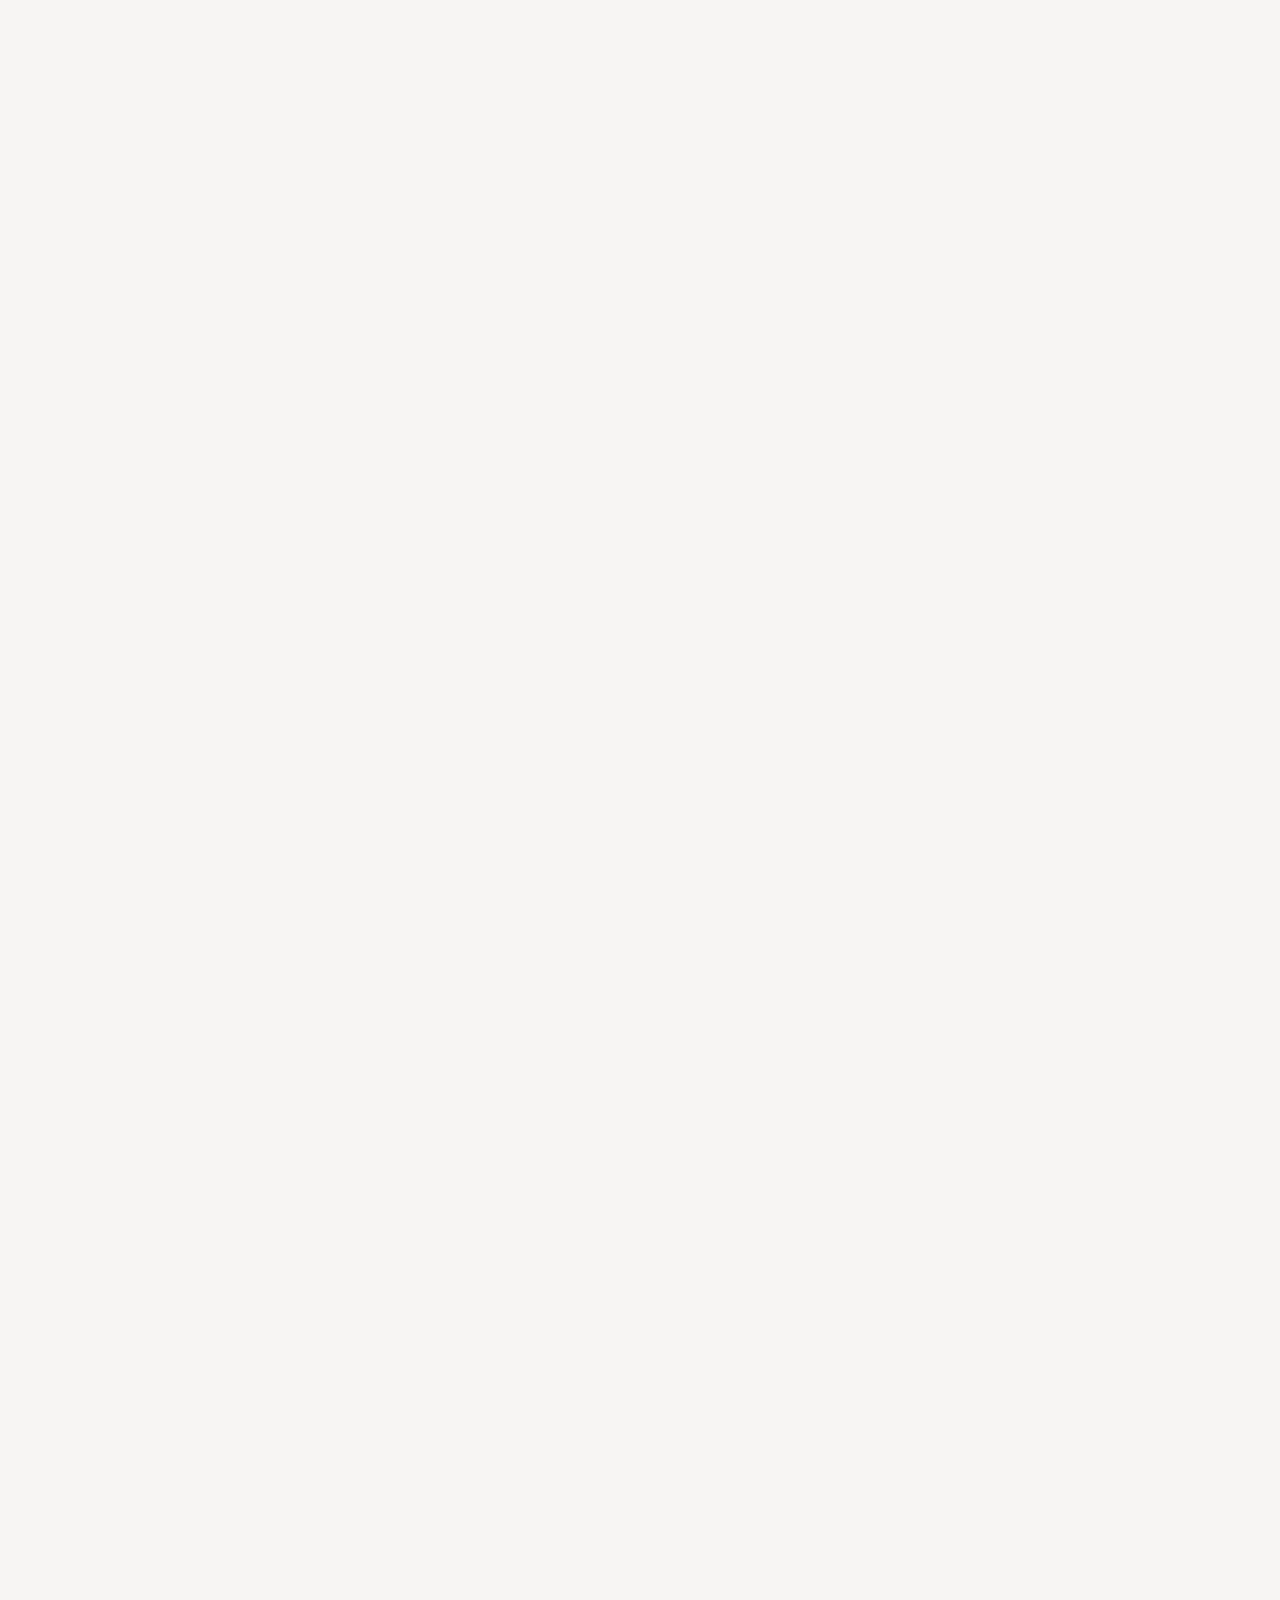
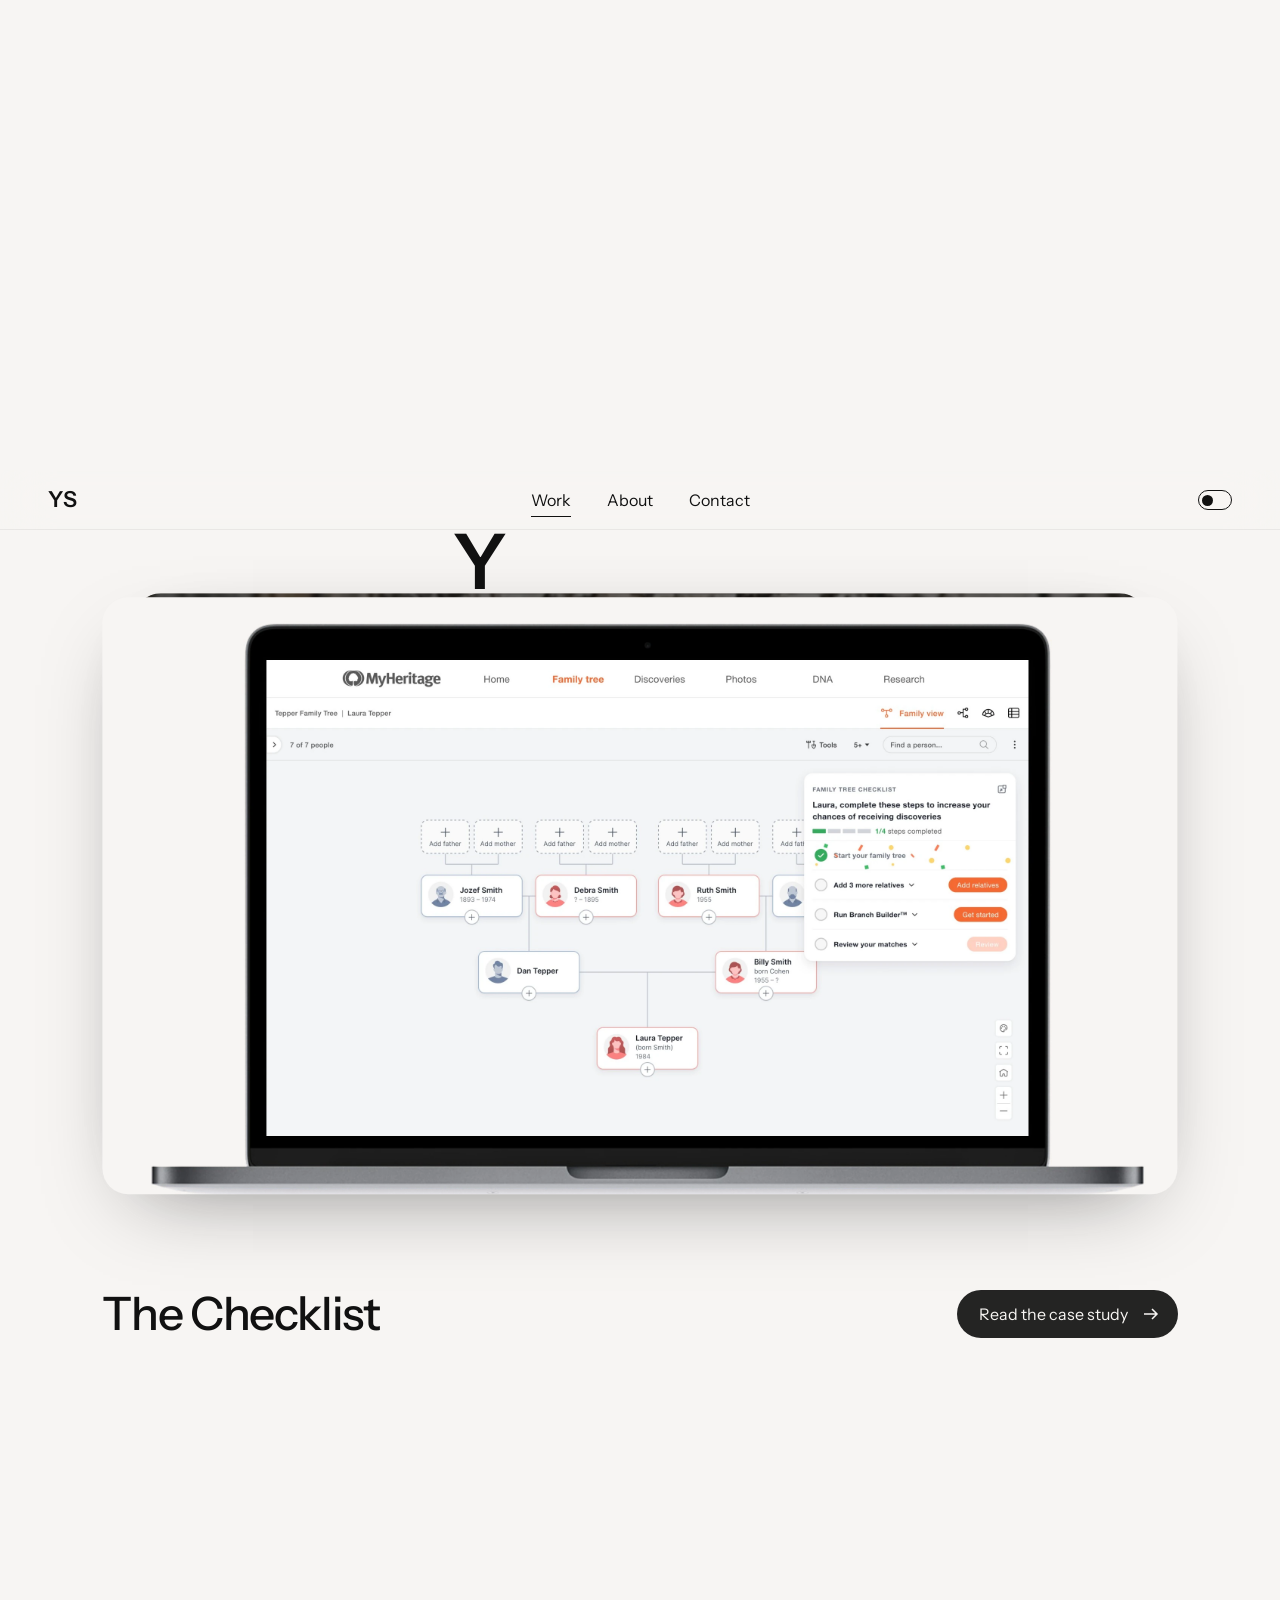
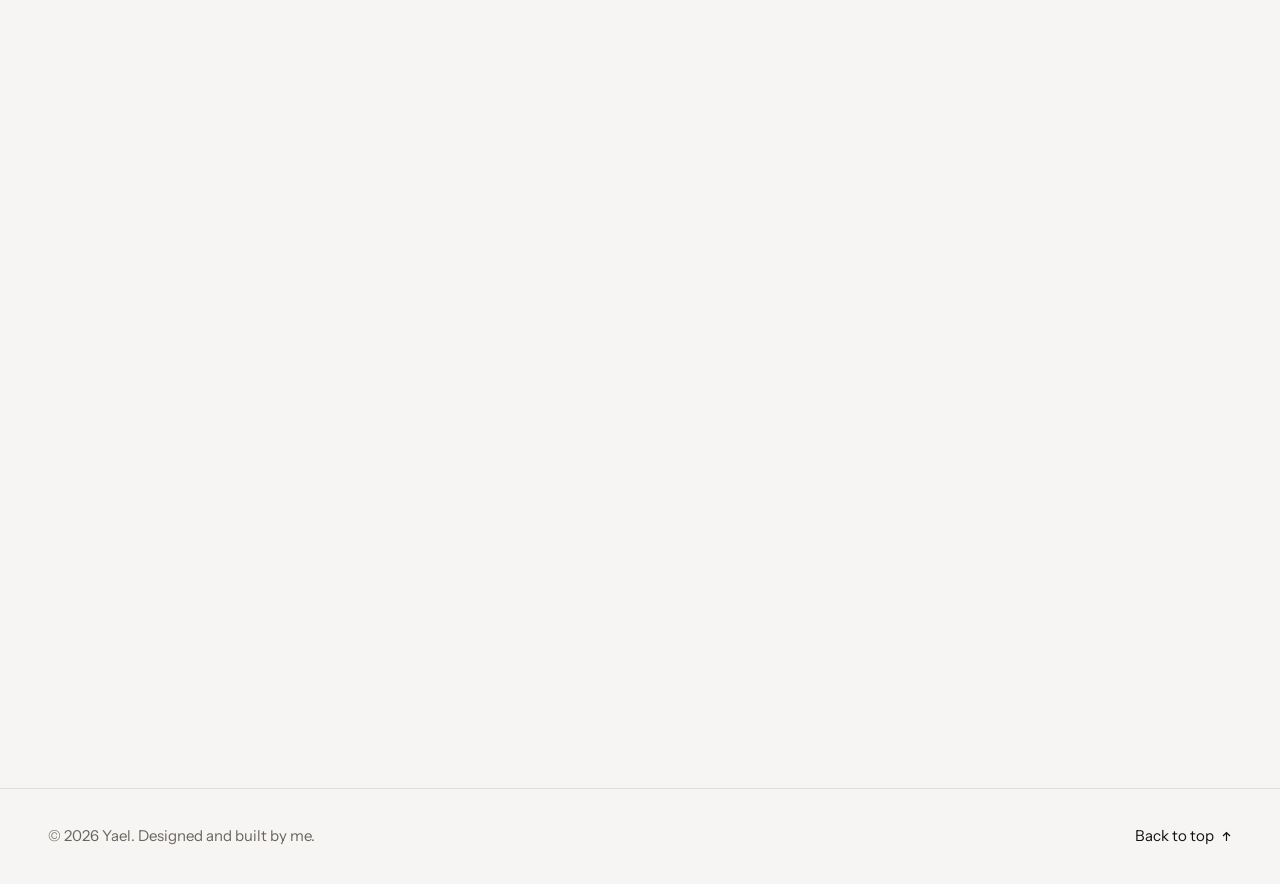
==== site/yael-portfolio/index.html @ d29584b3 "Phones: project cover sits lower with more room above the button; 4px image corners Co-Authored-By: " ====
<!doctype html>
<html lang="en">
<head>
  <meta charset="utf-8">
  <meta name="viewport" content="width=device-width, initial-scale=1, viewport-fit=cover">
  <script>
    // light or dark before anything is drawn: the visitor's last choice, else light
    (function () {
      var t = null;
      try { t = localStorage.getItem('theme'); } catch (e) {}
      if (t !== 'light' && t !== 'dark') t = 'light';
      document.documentElement.dataset.theme = t;
    })();
  </script>
  <title>Yael, product designer</title>
  <meta name="description" content="Product designer making complex tools feel simple to use.">
  <script>
    // hide the hero text until hero-reveal.js has set up the letters (never longer than 3s)
    if (!window.matchMedia('(prefers-reduced-motion: reduce)').matches) {
      document.documentElement.classList.add('hero-pending');
      setTimeout(function () { document.documentElement.classList.remove('hero-pending'); }, 3000);
    }
  </script>
  <link rel="preconnect" href="https://fonts.googleapis.com">
  <link rel="preconnect" href="https://fonts.gstatic.com" crossorigin>
  <link rel="stylesheet" href="https://fonts.googleapis.com/css2?family=Instrument+Sans:wght@400;500;600&display=swap">
  <link rel="stylesheet" href="styles/tokens.css?v=2026111136">
  <link rel="stylesheet" href="styles/global.css?v=2026111136">
  <link rel="stylesheet" href="styles/home.css?v=2026111136">
  <link rel="stylesheet" href="styles/theme-toggle.css?v=2026111136">
  <link rel="stylesheet" href="styles/refine.css?v=2026111136"></head>
<body>

  <header class="site-header">
    <a class="logo" href="index.html" data-scroll="top" aria-label="Yael Sabah, back to the start">YS</a>
    <nav class="site-nav" aria-label="Main">
      <a class="nav-link" href="#work" data-scroll="work">Work</a>
      <a class="nav-link" href="#about" data-scroll="about">About</a>
      <a class="nav-link" href="#contact" data-scroll="contact">Contact</a>
    </nav>
  </header>

  <main id="top">

    <!-- Work: one project peeks up from the bottom, rises to full screen,
         then each next project slides up over the last. Driven by scripts/home.js -->
    <section id="work" class="work" aria-label="Selected work">
      <div class="work-track">
        <div class="work-stage">
          <div class="work-intro">
            <h1 class="display">Yael Sabah</h1>
            <p>Senior product designer</p>
          </div>

          <div class="work-cards"></div>

          <div class="work-caption" aria-live="polite">
            <div class="work-caption-text">
              <div class="work-more"><div><span class="work-counter">Project 1 of 4</span></div></div>
              <span class="work-name">Minuteful for Wound</span>
              <div class="work-more"><div><span class="work-desc"></span></div></div>
            </div>
            <a class="cta work-link" href="case-study.html">Read the case study<svg class="cta-arrow" width="18" height="18" viewBox="0 0 18 18" fill="none" stroke="currentColor" stroke-width="1.5" aria-hidden="true"><path d="M2 9h13M10 4l5 5-5 5"/></svg></a>
          </div>
        </div>
      </div>
    </section>

    <section id="about" class="section" aria-labelledby="about-heading">
      <div class="wrap section-grid">
        <h2 id="about-heading" class="section-title">About</h2>
        <div class="section-body">
          <p class="big-statement display">I design products end to end, from discovery to coded prototypes.</p>
          <table class="experience">
            <thead>
              <tr><th scope="col">Where</th><th scope="col">When</th><th scope="col">What</th></tr>
            </thead>
            <tbody>
              <tr><td>MyHeritage</td><td>2024–Present</td><td>Senior product designer, Building the future AI product Lifecycle</td></tr>
              <tr><td>Healthy.io</td><td>2019–2024</td><td>Senior product designer</td></tr>
              <tr><td>Designit</td><td>2015–2019</td><td>Experience designer</td></tr>
              <tr><td>Shenkar</td><td>2011–2015</td><td>B.Des. in Visual Communication specializing in the field of Interactive Design</td></tr>
            </tbody>
          </table>
        </div>
      </div>
    </section>

    <section id="contact" class="section" aria-labelledby="contact-heading">
      <div class="wrap section-grid">
        <h2 id="contact-heading" class="section-title">Contact</h2>
        <div class="section-body">
          <p class="big-statement display">Keep in touch</p>
          <div class="contact-links">
            <a href="mailto:sabah.yael@gmail.com">sabah.yael@gmail.com</a>
            <a href="https://www.linkedin.com/in/yaelsabah" target="_blank" rel="noopener">LinkedIn</a>
            <a href="assets/Yael_Sabah_CV_2026.pdf" download>Download CV</a>
          </div>
        </div>
      </div>
    </section>
  </main>

  <footer class="site-footer">
    <div class="wrap">
      <p>© 2026 Yael. Designed and built by me.</p>
      <button class="text-button" type="button" data-scroll="top">Back to top</button>
    </div>
  </footer>

  <script src="scripts/projects.js?v=2026111136"></script>
  <script src="scripts/reveal.js?v=2026111136"></script>
  <script src="scripts/home.js?v=2026111136"></script>
  <script src="scripts/hero-reveal.js?v=2026111136"></script>
  <script src="scripts/home-reveals.js?v=2026111136"></script>
  <script src="scripts/hero-motion.js?v=2026111136"></script>
  <script src="scripts/refine.js?v=2026111136"></script>
  <script src="scripts/theme-toggle.js?v=2026111136"></script>
  <!-- TEMPORARY: Desktop / Phone preview switch, only shown locally or with ?preview -->
  <script src="scripts/device-preview.js?v=2026111136"></script>
</body>
</html>
---- site/yael-portfolio/styles/tokens.css ----
/* Cosmos direction: design tokens.
   Change the look here; every other file reads these variables. */
:root {
  /* colour */
  --ground: #F7F5F3;        /* page background */
  --surface: #EDE9E4;       /* chips, placeholders, soft fills */
  --ink: #111111;           /* text and solid buttons */
  --muted: #69655E;         /* secondary text (4.5:1 on ground) */
  --line: #E0DBD5;          /* hairlines and dividers */
  --accent: #111111;        /* links on hover, focus ring */
  --dim: #000000;           /* overlay on cards that sink back */
  --signal: #B83A24;        /* small labels in case studies, e.g. which flywheel step an idea drives */
  --hairline: rgba(17, 17, 17, 0.06);  /* the thin line under the header and above the open caption */
  --cta-hover: #2B2B2B;     /* the button when hovered */

  /* glass and blur */
  --header-bg: rgba(247, 245, 243, 0.6);
  --cap-bg: rgba(255, 255, 255, 0.5);
  --blur: blur(24px) saturate(1.5);

  /* shadows */
  --shadow-ring: 0 0 0 1px rgba(17, 17, 17, 0.06);
  --shadow-float: 0 30px 80px -30px rgba(17, 17, 17, 0.35);
  --shadow-lift: 0 40px 90px -30px rgba(17, 17, 17, 0.45);

  /* corner radius */
  --r-sm: 12px;
  --r-md: 18px;
  --r-lg: 26px;
  --r-xl: 34px;
  --r-pill: 999px;

  /* type */
  --font-display: 'Instrument Sans', 'Helvetica Neue', Arial, sans-serif;
  --font-body: 'Instrument Sans', 'Helvetica Neue', Arial, sans-serif;
  --font-serif: 'Instrument Serif', Georgia, 'Times New Roman', serif;  /* the quote marks in case studies */
  --display-weight: 500;
  --display-tracking: -0.035em;

  /* layout */
  --page-max: 1376px;
  --gutter: 48px;

  /* motion */
  --ease-out: cubic-bezier(.2, .8, .2, 1);
}

/* Dark mode: the same names with night values (scripts/theme-toggle.js switches data-theme) */
:root { color-scheme: light; }
:root[data-theme="dark"] {
  color-scheme: dark;
  --ground: #121211;
  --surface: #1E1D1B;
  --ink: #F1EEE9;
  --muted: #A29D95;         /* 7:1 on ground */
  --line: #2E2C29;
  --accent: #F1EEE9;
  --dim: #000000;
  --signal: #EE8A70;
  --hairline: rgba(255, 255, 255, 0.08);
  --cta-hover: #D8D4CE;

  --header-bg: rgba(18, 18, 17, 0.6);
  --cap-bg: rgba(30, 29, 27, 0.5);

  --shadow-ring: 0 0 0 1px rgba(255, 255, 255, 0.06);
  --shadow-float: 0 30px 80px -30px rgba(0, 0, 0, 0.7);
  --shadow-lift: 0 40px 90px -30px rgba(0, 0, 0, 0.8);
}

@media (max-width: 700px) {
  :root { --gutter: 20px; }
}
---- site/yael-portfolio/styles/global.css ----
/* Shared by every page */
*, *::before, *::after { box-sizing: border-box; }

html { -webkit-text-size-adjust: 100%; }

body {
  margin: 0;
  background: var(--ground);
  color: var(--ink);
  font-family: var(--font-body);
  font-size: 16px;
  line-height: 1.5;
  -webkit-font-smoothing: antialiased;
}

img { display: block; max-width: 100%; }

a { color: var(--ink); }
a:hover { color: var(--accent); }

a:focus-visible,
button:focus-visible {
  outline: 2px solid var(--accent);
  outline-offset: 4px;
  border-radius: var(--r-sm);
}

.wrap {
  max-width: var(--page-max);
  margin: 0 auto;
  padding: 0 var(--gutter);
}

.visually-hidden {
  position: absolute; width: 1px; height: 1px; overflow: hidden;
  clip: rect(0 0 0 0); white-space: nowrap;
}

/* Display type */
.display {
  font-family: var(--font-display);
  font-weight: var(--display-weight);
  letter-spacing: var(--display-tracking);
}

/* ---------- Header: full-width glass strip stuck to the top ---------- */
.site-header {
  position: fixed;
  top: 0; left: 0; right: 0;
  z-index: 50;
  /* initials on the left, the menu in the middle, the right corner free */
  display: grid;
  grid-template-columns: 1fr auto 1fr;
  align-items: center;
  gap: 12px;
  padding: 8px var(--gutter);
  background: var(--header-bg);
  -webkit-backdrop-filter: var(--blur);
  backdrop-filter: var(--blur);
  box-shadow: inset 0 -1px 0 var(--hairline);
}

.site-header .logo {
  grid-column: 1;
  justify-self: start;
  font-size: 22px;
  font-weight: 600;
  letter-spacing: -0.02em;
  line-height: 1;
  text-decoration: none;
  padding: 10px 0;
  transition: opacity .3s ease;
}
.site-header .logo:hover { opacity: .6; color: var(--ink); }
.site-nav { grid-column: 2; }

.site-nav { display: flex; gap: 4px; font-size: 16px; }

.nav-link {
  --pad-x: 16px;
  position: relative;
  text-decoration: none;
  padding: 10px var(--pad-x);
  border-radius: var(--r-pill);
  transition: color .3s ease;
}
/* underline that draws in from the left on hover and slides out to the right after;
   the current section keeps it */
.nav-link::after {
  content: '';
  position: absolute;
  left: var(--pad-x); right: var(--pad-x);
  bottom: 5px;
  height: 1.5px;
  background: currentColor;
  transform: scaleX(0);
  transform-origin: right center;
  transition: transform .45s var(--ease-out);
}
.nav-link:hover { color: var(--ink); }
.nav-link:hover::after,
.nav-link[aria-current="true"]::after,
.nav-link[aria-current="page"]::after {
  transform: scaleX(1);
  transform-origin: left center;
}
.nav-link[aria-current="true"],
.nav-link[aria-current="page"] { color: var(--ink); }

/* ---------- Buttons ---------- */
.cta {
  display: inline-flex;
  align-items: center;
  gap: 14px;
  min-height: 48px;
  padding: 0 18px 0 22px;
  border-radius: var(--r-pill);
  background: var(--ink);
  color: var(--ground);
  font-size: 16px;
  text-decoration: none;
  transition: background-color .3s ease, opacity .3s ease;
}
.cta-arrow { flex: none; transition: transform .4s var(--ease-out); }
.cta:hover { background: var(--cta-hover); color: var(--ground); }
.cta:hover .cta-arrow { transform: translateX(4px); }

.text-button {
  background: none;
  border: 0;
  padding: 12px 0;
  font: inherit;
  color: var(--ink);
  cursor: pointer;
  text-decoration: underline;
  text-underline-offset: 4px;
}
.text-button:hover { color: var(--accent); }

/* ---------- Footer ---------- */
.site-footer { border-top: 1px solid var(--line); }
.site-footer .wrap {
  display: flex;
  justify-content: space-between;
  align-items: center;
  gap: 8px;
  padding-top: 28px;
  padding-bottom: 28px;
  font-size: 15px;
  color: var(--muted);
}
.site-footer p { margin: 0; }

/* ---------- Phones ---------- */
@media (max-width: 700px) {
  .site-header { padding: 6px 12px; }
  .nav-link { --pad-x: 12px; }
  /* home page, before scrolling: no initials, the menu on the left, the switch on the right.
     On the first scroll the menu slides to the middle and the initials fade in (home.js
     sets .is-top and --nav-shift). */
  .site-header .logo { transition: opacity .45s ease .1s, visibility 0s; }
  .site-nav { transition: transform .7s var(--ease-out); }
  .site-header.is-top .logo { opacity: 0; visibility: hidden; transition: opacity .25s ease, visibility 0s .25s; }
  .site-header.is-top .site-nav { transform: translateX(var(--nav-shift, 0px)); }
  .site-header.no-motion .logo, .site-header.no-motion .site-nav { transition: none; }
  .site-footer .wrap { flex-direction: column; align-items: flex-start; }
}

@media (prefers-reduced-motion: reduce) {
  *, *::before, *::after { transition-duration: 0s !important; scroll-behavior: auto !important; }
}
---- site/yael-portfolio/styles/home.css ----
/* ---------- Work: scroll-driven stack ---------- */
.work-track { position: relative; }           /* height is set by home.js */

.work-stage {
  position: sticky;
  top: 0;
  height: 100vh;
  height: 100svh;
  height: 100dvh;                              /* phones: follows the visible screen, so nothing is left over at the bottom when the browser bars tuck away */
  overflow: hidden;
}

.work-intro {
  position: absolute;
  left: 0; right: 0;
  top: 26vh;                                   /* home.js fine-tunes this */
  display: flex;
  flex-direction: column;
  align-items: center;
  text-align: center;
  padding: 0 20px;
  pointer-events: none;
  will-change: opacity, transform;
}
.work-intro h1 {
  margin: 0;
  max-width: 20ch;
  font-size: clamp(41px, 6vw, 86px);          /* 20% smaller than before */
  font-weight: 600;
  letter-spacing: -0.02em;
  line-height: 1;
}
.work-intro h1, .work-intro p { will-change: transform; }
/* letter-by-letter reveal (scripts/hero-reveal.js); the intro stays hidden until the letters are ready */
.hero-pending .work-intro { visibility: hidden; }
.rv-word { display: inline-block; white-space: nowrap; }
/* the title under the name, 24px below it */
.work-intro p { margin: 24px 0 0; font-size: 23px; line-height: 1.15; letter-spacing: -0.01em; color: var(--ink); }

.work-card {
  position: absolute;
  left: 0; top: 0;
  display: block;
  overflow: hidden;
  border-radius: var(--r-lg);
  background: var(--surface);
  box-shadow: var(--shadow-float);
  transition: box-shadow .3s ease;
}
.work-card.is-peek { border-radius: var(--r-xl) var(--r-xl) 0 0; }
.work-card.is-peek:hover { box-shadow: var(--shadow-lift); }
.work-card img, .work-card video {
  width: 100%; height: 100%;
  object-fit: cover;
  object-position: 50% 0%;
  pointer-events: none;
}
.work-card-dim {
  position: absolute; inset: 0;
  background: var(--dim);
  opacity: 0;
  pointer-events: none;
}

/* Full-width glass strip along the bottom of the screen. Its content lines up with
   the card's left and right edges: home.js sets --card-inset to the card's side margin. */
.work-caption {
  position: absolute;
  left: 0; right: 0;
  bottom: 0;
  z-index: 41;
  display: flex;
  justify-content: space-between;
  align-items: center;
  gap: 20px;
  padding: 28px var(--card-inset, var(--gutter)) 32px;
  opacity: 0;
  pointer-events: none;
}
/* the glass only appears while the drawer is open (on hover) */
.work-caption::before {
  content: '';
  position: absolute;
  inset: 0;
  z-index: -1;
  background: var(--header-bg);
  -webkit-backdrop-filter: var(--blur);
  backdrop-filter: var(--blur);
  box-shadow: inset 0 1px 0 var(--hairline);
  opacity: 0;
  transition: opacity .4s ease;
}
.work-caption.is-open::before { opacity: 1; }
.work-caption .work-link { flex: none; }
.work-caption-text { display: flex; flex-direction: column; min-width: 0; }
.work-name { font-size: clamp(30px, 3.6vw, 56px); line-height: 1; font-weight: 500; letter-spacing: -0.03em; }

/* The caption shows the project name and the button. Hovering it or the project image
   (home.js adds .is-open) brings in the glass and grows it upward over the image to show
   the number and the intro. */
.work-more {
  display: grid;
  grid-template-rows: 0fr;
  opacity: 0;
  transition: grid-template-rows .55s var(--ease-out), opacity .3s ease;
}
.work-more > div { min-height: 0; overflow: hidden; }
.work-caption.is-open .work-more {
  grid-template-rows: 1fr;
  opacity: 1;
  transition: grid-template-rows .55s var(--ease-out), opacity .45s ease .12s;
}
.work-counter { display: block; padding-bottom: 12px; font-size: 14px; color: var(--muted); }
.work-desc {
  display: block;
  max-width: 44ch;
  padding-top: 18px;
  font-size: clamp(18px, 1.5vw, 22px);
  line-height: 1.4;
  letter-spacing: -0.005em;
  color: var(--ink);
}

/* ---------- About and contact ---------- */
.section {
  padding: 128px 0 112px;
  border-top: 1px solid var(--line);
  scroll-margin-top: 80px;
}
/* breathing room between the last project and About */
#about { margin-top: clamp(96px, 16vh, 180px); }
.section-grid {
  display: grid;
  grid-template-columns: minmax(0, 1fr) minmax(0, 2fr);
  gap: 32px 64px;
}
.section-title { margin: 0; font-size: 22px; font-weight: 500; letter-spacing: -0.01em; }
.section-body { display: flex; flex-direction: column; gap: 40px; min-width: 0; }

.big-statement {
  margin: 0;
  max-width: 26ch;
  font-size: 40px;
  line-height: 1.12;
}
.body-copy { margin: 0; max-width: 58ch; font-size: 18px; line-height: 1.6; color: var(--muted); }

.experience {
  width: 100%; border-collapse: collapse; text-align: left;
  font-size: 18px; line-height: 1.4;
}
.experience th {
  padding: 0 24px 12px 0; font-size: 16px; font-weight: 500; color: var(--muted);
}
.experience td { padding: 12px 24px 12px 0; border-top: 1px solid var(--line); vertical-align: top; }
.experience { table-layout: fixed; font-variant-numeric: tabular-nums; }
.experience th:nth-child(1), .experience td:nth-child(1) { width: 26%; }
.experience th:nth-child(2), .experience td:nth-child(2) { width: 24%; white-space: nowrap; }
.experience th:nth-child(3), .experience td:nth-child(3) { width: 50%; padding-right: 0; }
/* phones: two columns, with the years under the company name */
@media (max-width: 700px) {
  .experience, .experience thead, .experience tbody { display: block; }
  .experience tr {
    display: grid;
    grid-template-columns: minmax(0, 1fr) minmax(0, 1.3fr);
    column-gap: 20px;
  }
  .experience th, .experience td { width: auto !important; padding: 0; border: 0; }
  .experience th { padding-bottom: 12px; }
  .experience th:nth-child(2) { display: none; }
  .experience tbody tr { grid-template-rows: auto 1fr; padding: 14px 0; border-top: 1px solid var(--line); }
  .experience td:nth-child(1) { grid-column: 1; grid-row: 1; }
  .experience td:nth-child(2) { grid-column: 1; grid-row: 2; padding-top: 2px; font-size: 16px; color: var(--muted); }
  .experience td:nth-child(3) { grid-column: 2; grid-row: 1 / span 2; }
}

.about-lists {
  display: grid;
  grid-template-columns: repeat(auto-fit, minmax(220px, 1fr));
  gap: 32px 48px;
}
.list-title { margin: 0 0 12px; font-size: 16px; font-weight: 500; color: var(--muted); }
.plain-list {
  margin: 0; padding: 0; list-style: none;
  display: flex; flex-direction: column; gap: 8px;
  font-size: 18px; line-height: 1.4;
}

.mail-link {
  align-self: flex-start;
  font-size: 32px;
  text-underline-offset: 6px;
  text-decoration-thickness: 1.5px;
  padding: 6px 0;
  overflow-wrap: anywhere;
}
.contact-links { display: flex; flex-wrap: wrap; gap: 8px 32px; font-size: 17px; }
.contact-links a { padding: 12px 0; text-underline-offset: 4px; }

/* ---------- Phones ---------- */
@media (max-width: 700px) {
  /* the caption sits right under the image, lined up with its edges (home.js sets
     --cap-top and --card-inset): number, name and intro, with a full-width button
     at the bottom of the screen */
  .work-caption {
    left: var(--card-inset, 16px); right: var(--card-inset, 16px);
    top: var(--cap-top, auto);
    bottom: calc(16px + env(safe-area-inset-bottom, 0px));
    flex-direction: column; align-items: stretch; gap: 0;
    padding: 0;
  }
  .work-caption::before { display: none; }
  /* hero: as large as fits on one line each (the name about 85% of the width, the title edge to edge) */
  .work-intro h1 { font-size: clamp(54px, 17vw, 84px); }
  .work-intro p { margin-top: 18px; font-size: calc((100vw - 40px) / 11.2); }
  .work-more, .work-caption.is-open .work-more { grid-template-rows: 1fr; opacity: 1; }
  .work-counter { padding-bottom: 16px; font-size: 18px; }
  .work-name { font-size: clamp(34px, 10.5vw, 46px); }
  .work-desc { max-width: none; padding-top: 20px; font-size: clamp(20px, 5.8vw, 25px); line-height: 1.3; letter-spacing: -0.01em; }
  .work-caption .work-link { margin-top: auto; justify-content: space-between; }
  .section { padding: 72px 0; }
  #about { margin-top: 64px; }
  .section-grid { grid-template-columns: minmax(0, 1fr); gap: 20px; }
  .big-statement { font-size: 30px; }
  .mail-link { font-size: 24px; }
}
---- site/yael-portfolio/styles/theme-toggle.css ----
/* The light/dark switch in the header's right corner (scripts/theme-toggle.js) */
.header-end {
  grid-column: 3;
  justify-self: end;
  display: flex;
  align-items: center;
}

/* a very simple switch: an outlined pill with a dot, in the text colour */
.theme-toggle {
  /* kept out of the page sweep so the dot can be seen sliding */
  view-transition-name: theme-toggle;
  padding: 10px 0;
  color: var(--ink);
  background: none;
  border: 0;
  cursor: pointer;
  -webkit-tap-highlight-color: transparent;
  transition: opacity .25s ease;
}
.theme-toggle:hover { opacity: .65; }
.theme-toggle:focus-visible { outline: none; }
.theme-toggle:focus-visible .tt-track { outline: 2px solid var(--accent); outline-offset: 3px; }

.tt-track {
  position: relative;
  display: block;
  width: 34px;
  height: 20px;
  border: 1.5px solid currentColor;
  border-radius: var(--r-pill);
}
.tt-knob {
  position: absolute;
  top: 50%;
  left: 3px;
  width: 11px;
  height: 11px;
  margin-top: -5.5px;
  border-radius: 50%;
  background: currentColor;
  transition: transform .45s cubic-bezier(.65, 0, .35, 1);
}
.theme-toggle[aria-checked="true"] .tt-knob { transform: translateX(14px); }

/* ---- the sweep across the page when the theme changes ---- */
::view-transition-old(root),
::view-transition-new(root) {
  animation: none;
  mix-blend-mode: normal;
}
::view-transition-old(root) { z-index: 1; }
::view-transition-new(root) { z-index: 2; }
/* the switch itself stays live above the sweep */
::view-transition-old(theme-toggle) { display: none; }
::view-transition-new(theme-toggle) { animation: none; }
::view-transition-group(theme-toggle) { animation: none; z-index: 3; }

@media (prefers-reduced-motion: reduce) {
  .tt-knob { transition: none; }
}
---- site/yael-portfolio/styles/refine.css ----
/* Refinements, loaded by every page after the site's own styles. Nothing here changes the
   layout or the look: it tunes the type, the spacing and a few small interactions.
   Rules under html.rf need scripts/refine.js. */

/* ---------- type, everywhere ---------- */
body { font-kerning: normal; text-rendering: optimizeLegibility; font-optical-sizing: auto; }
::selection { background: var(--ink); color: var(--ground); }
.big-statement { text-wrap: balance; }
.work-desc, .experience td { text-wrap: pretty; }
.experience, .work-counter { font-variant-numeric: tabular-nums; }

/* ---------- header: the initials open into the full name on hover ---------- */
.site-header .logo { display: inline-flex; align-items: baseline; white-space: pre; }
.logo-rest { display: inline-block; max-width: 0; overflow: hidden; opacity: 0; font-weight: 500; vertical-align: bottom;
  transition: max-width .6s var(--ease-out), opacity .3s ease; }
@media (hover: hover) and (pointer: fine) {
  .site-header .logo:hover { opacity: 1; }
  .site-header .logo:hover .logo-rest, .site-header .logo:focus-visible .logo-rest { max-width: 4.2em; opacity: 1; transition: max-width .6s var(--ease-out), opacity .45s ease .1s; }
}

/* ---------- buttons: a small press ---------- */
.cta { transition: background-color .3s ease, opacity .3s ease, transform .25s var(--ease-out); }
.cta:active { transform: scale(.975); }

/* ---------- project image: a very slight push in on hover ---------- */
@media (hover: hover) and (pointer: fine) {
  .work-card img, .work-card video { transition: transform 1.4s var(--ease-out); }
  .work-card:hover img, .work-card:hover video { transform: scale(1.012); }
}

/* ---------- section lines draw in from the left as a section arrives ---------- */
html.rf .section { position: relative; border-top-color: transparent; }
html.rf .section::before { content: ''; position: absolute; left: 0; right: 0; top: -1px; height: 1px; background: var(--line);
  transform: scaleX(0); transform-origin: 0 50%; transition: transform 1.6s var(--ease-out); }
html.rf .section.is-in::before { transform: none; }

/* ---------- about: the experience table ---------- */
.experience td:nth-child(1) { font-weight: 500; }
.experience td:nth-child(2) { color: var(--muted); }
.experience th { font-size: 14px; letter-spacing: .01em; }
.experience tbody tr { transition: opacity .35s ease; }
@media (hover: hover) and (pointer: fine) {
  .experience tbody:hover tr:not(:hover) { opacity: .4; }
}

/* ---------- contact and footer links: the same underline as the menu, plus a small arrow ---------- */
.contact-links a { position: relative; display: inline-flex; align-items: center; gap: 7px; text-decoration: none; }
.contact-links a::after { content: ''; position: absolute; left: 0; right: 0; bottom: 9px; height: 1px; background: currentColor;
  transform-origin: 0 50%; transition: transform .5s var(--ease-out); }
.contact-links a::before { content: ''; position: absolute; left: 0; right: 0; bottom: 9px; height: 1px; background: currentColor; opacity: .22; }
.contact-links a:hover { color: var(--ink); }
.link-arrow { flex: none; width: 11px; height: 11px; transition: transform .45s var(--ease-out); }
.site-footer .text-button { display: inline-flex; align-items: center; gap: 7px; text-decoration: none; }
@media (hover: hover) and (pointer: fine) {
  .contact-links a::after { transform: scaleX(0); transform-origin: 100% 50%; }
  .contact-links a:hover::after, .contact-links a:focus-visible::after { transform: scaleX(1); transform-origin: 0 50%; }
  .contact-links a:hover .link-arrow.is-out { transform: translate(2px, -2px); }
  .contact-links a:hover .link-arrow.is-down { transform: translateY(3px); }
  .site-footer .text-button:hover { color: var(--ink); }
  .site-footer .text-button:hover .link-arrow { transform: translateY(-3px); }
}

/* ---------- desktop: hierarchy and rhythm ---------- */
@media (min-width: 701px) {
  /* hero: the name leads, the title sits a step back */
  .work-intro h1 { letter-spacing: -0.03em; }
  .work-intro p { margin-top: 22px; color: var(--muted); letter-spacing: -0.015em; }

  /* sections: even space above and below, labels a step back, and the label sits on
     the same baseline as the first line of the sentence next to it */
  .section { padding: 136px 0; }
  .section-grid { align-items: baseline; }
  .section-title { font-size: 18px; letter-spacing: 0; color: var(--muted); }
  .section-body { gap: 56px; }
  .big-statement { max-width: 22ch; font-size: clamp(40px, 3.5vw, 52px); line-height: 1.08; letter-spacing: -0.035em; }
  .experience td { padding-top: 16px; padding-bottom: 16px; }
  .experience th { padding-bottom: 14px; }
  .contact-links { gap: 8px 36px; }
  .site-footer .wrap { padding-top: 24px; padding-bottom: 24px; }
}

/* ---------- case studies ---------- */
.case-outcome, .chapter-text, .chapter-line, .scene-text, .impact-grid p { text-wrap: pretty; }
.case-lead, .chapter-title, .chapter-statement { text-wrap: balance; }
.case-meta, .impact-number { font-variant-numeric: tabular-nums; }

/* "All work": the chevron leans back on hover */
.back-link svg { transition: transform .45s var(--ease-out); }
.back-link:hover svg { transform: translateX(-4px); }

/* the lines above the details and above each chapter draw in from the left */
html.rf .case-meta > div { position: relative; border-top-color: transparent; }
html.rf .chapter.rf-rule, html.rf .project-nav { position: relative; border-top-color: transparent; }
html.rf .case-meta > div::before, html.rf .chapter.rf-rule::before, html.rf .project-nav::before {
  content: ''; position: absolute; left: 0; right: 0; top: -1px; height: 1px; background: var(--line);
  transform: scaleX(0); transform-origin: 0 50%; transition: transform 1.6s var(--ease-out); pointer-events: none; }
html.rf .case-meta > div::before { transition-duration: 1.1s; transition-delay: calc(var(--rf-i, 0) * 90ms); }
html.rf .case-meta.rf-in > div::before, html.rf .chapter.rf-in::before, html.rf .project-nav.rf-in::before { transform: none; }

/* previous / next: the label steps back, a small arrow points the way */
.project-link-label { display: inline-flex; align-items: center; gap: 8px; }
.project-link-label .link-arrow { transition: transform .45s var(--ease-out); }
.project-link.is-prev:hover .link-arrow { transform: translateX(-4px); }
.project-link.is-next:hover .link-arrow { transform: translateX(4px); }

@media (prefers-reduced-motion: reduce) {
  html.rf .section::before, html.rf .case-meta > div::before, html.rf .chapter.rf-rule::before, html.rf .project-nav::before { transform: none; }
  .logo-rest { transition: none; }
}

/* ---------- phones: images have 4px corners ---------- */
@media (max-width: 700px) {
  .work-card { border-radius: 4px; }
  .work-card.is-peek { border-radius: 4px 4px 0 0; }
}
@media (max-width: 760px) {
  .case-hero, .case-shot, .chapter-media, .chapter-media.is-row img, .chapter-media.is-row video,
  .chapter-media.is-strip img, .chapter-media.is-scroll img, .glimpse, .scene-frame, .scene-thumb, .scene-thumb img,
  .placeholder { border-radius: 4px; }
  .case-hero.is-full .case-shot, .chapter-media.is-composed.is-bare, .chapter-media.is-device, .chapter-media.is-phone,
  .chapter-media.is-phones, .chapter-media.is-device video { border-radius: 0; }
}
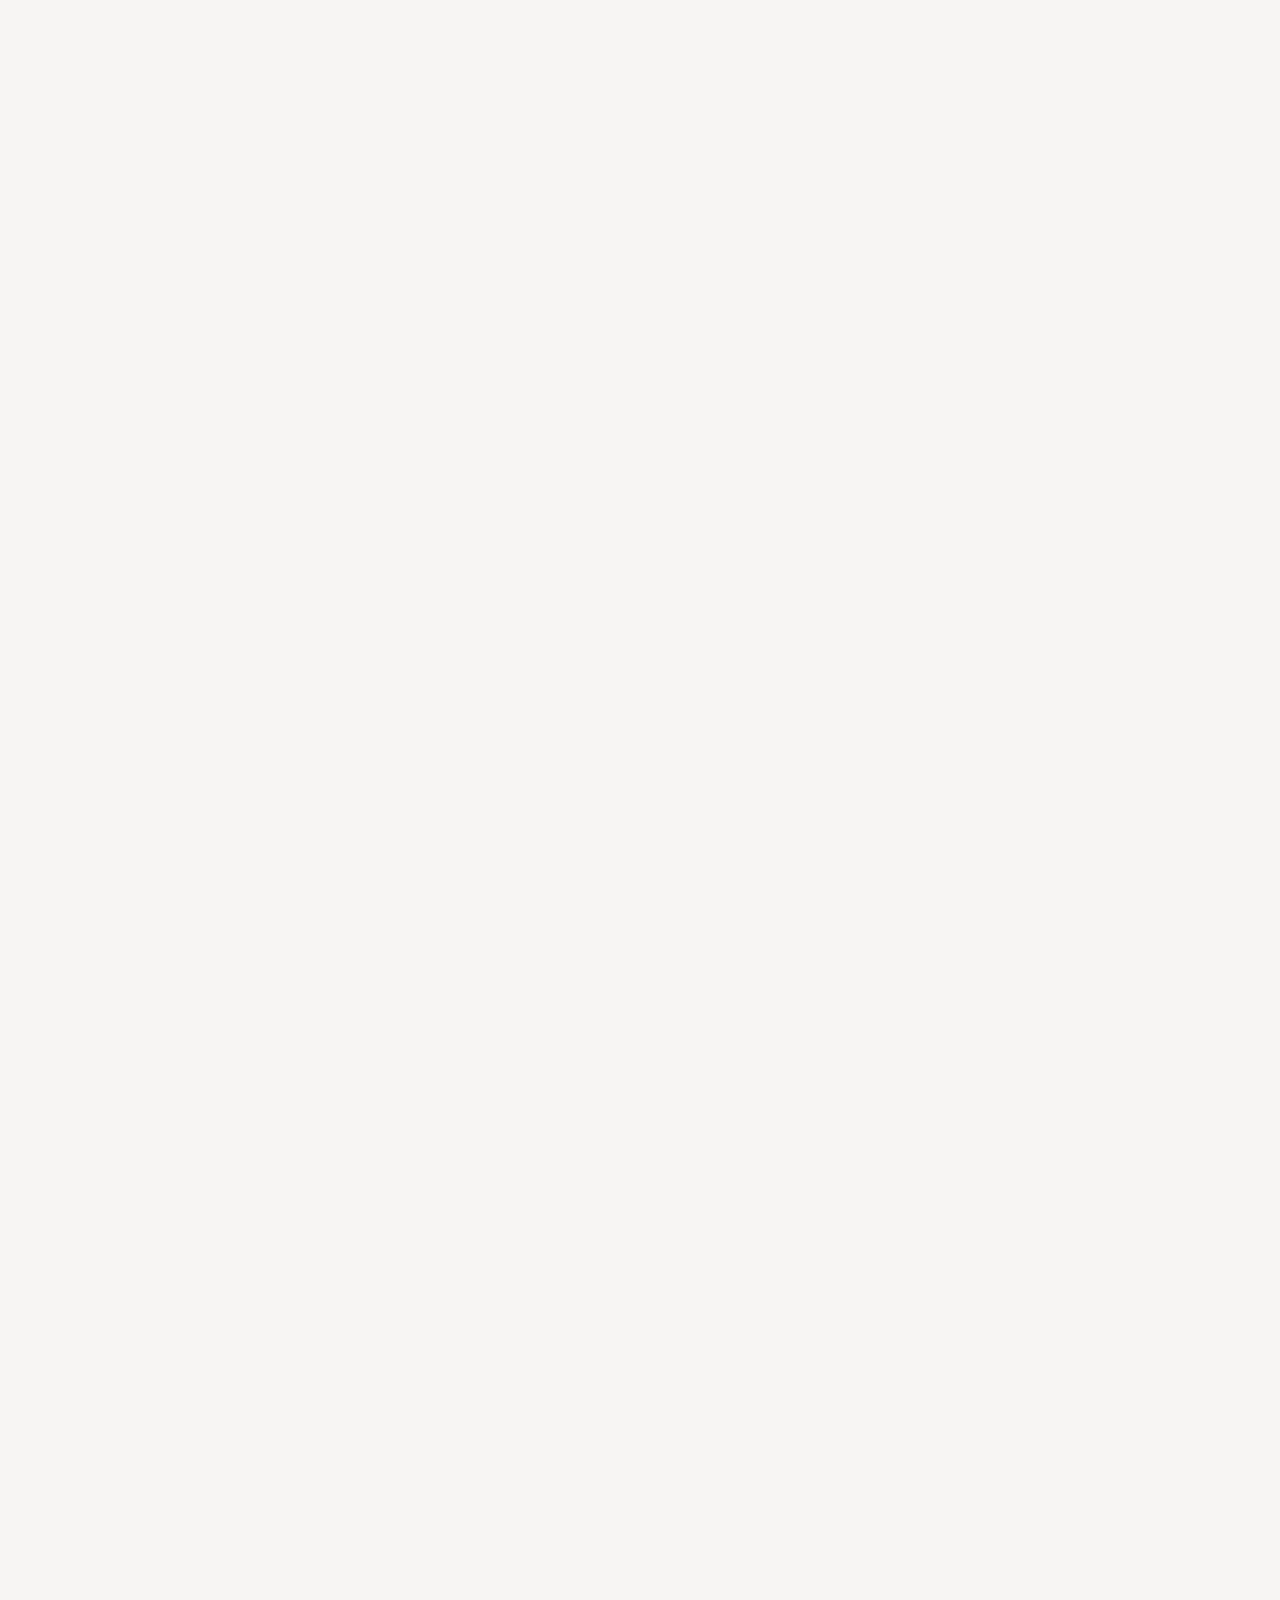
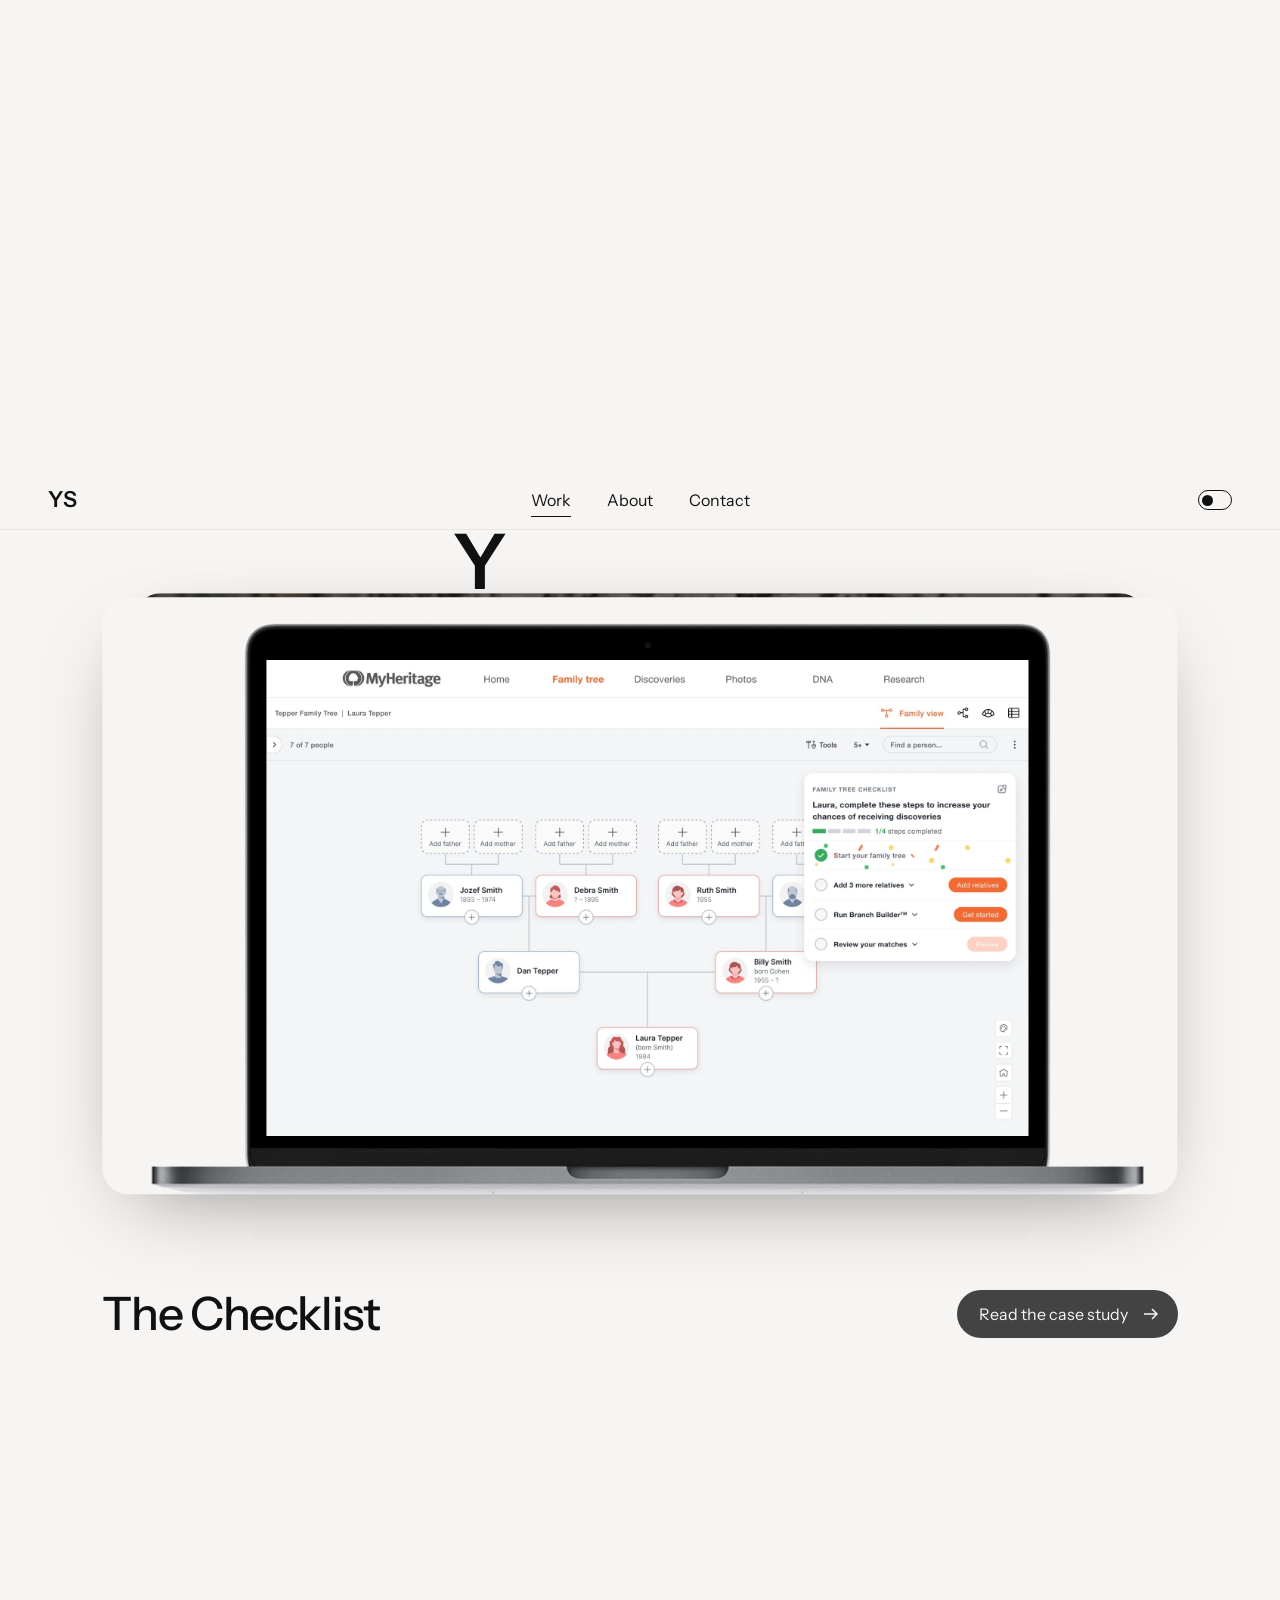
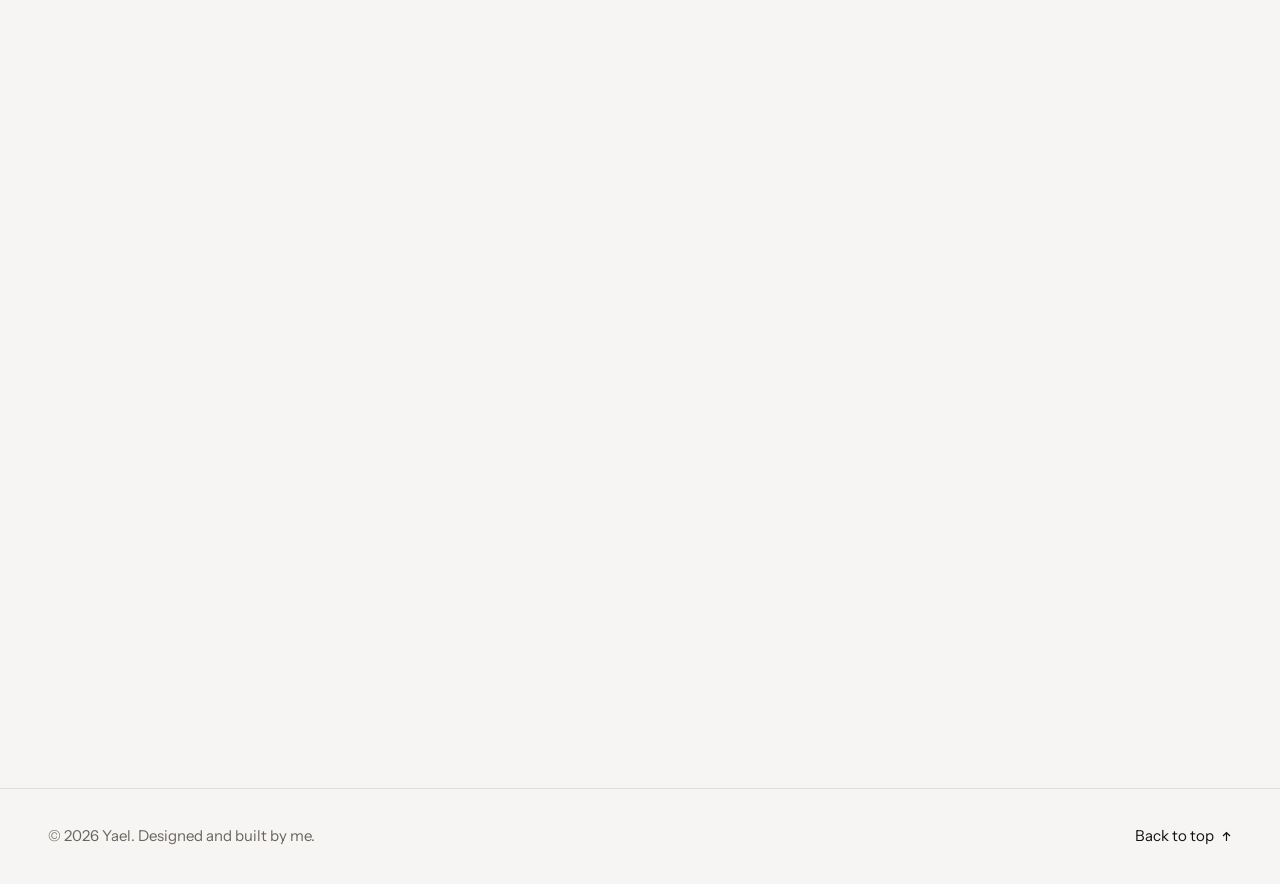
==== commit 54931aee: "Phones: tighter chapter and section spacing, one-line chapter subtitles, centred phone mockup, match" ====
--- a/site/yael-portfolio/index.html
+++ b/site/yael-portfolio/index.html
@@ -24,11 +24,11 @@
   <link rel="preconnect" href="https://fonts.googleapis.com">
   <link rel="preconnect" href="https://fonts.gstatic.com" crossorigin>
   <link rel="stylesheet" href="https://fonts.googleapis.com/css2?family=Instrument+Sans:wght@400;500;600&display=swap">
-  <link rel="stylesheet" href="styles/tokens.css?v=2026111136">
-  <link rel="stylesheet" href="styles/global.css?v=2026111136">
-  <link rel="stylesheet" href="styles/home.css?v=2026111136">
-  <link rel="stylesheet" href="styles/theme-toggle.css?v=2026111136">
-  <link rel="stylesheet" href="styles/refine.css?v=2026111136"></head>
+  <link rel="stylesheet" href="styles/tokens.css?v=2026111143">
+  <link rel="stylesheet" href="styles/global.css?v=2026111143">
+  <link rel="stylesheet" href="styles/home.css?v=2026111143">
+  <link rel="stylesheet" href="styles/theme-toggle.css?v=2026111143">
+  <link rel="stylesheet" href="styles/refine.css?v=2026111143"></head>
 <body>
 
   <header class="site-header">
@@ -108,15 +108,15 @@
     </div>
   </footer>
 
-  <script src="scripts/projects.js?v=2026111136"></script>
-  <script src="scripts/reveal.js?v=2026111136"></script>
-  <script src="scripts/home.js?v=2026111136"></script>
-  <script src="scripts/hero-reveal.js?v=2026111136"></script>
-  <script src="scripts/home-reveals.js?v=2026111136"></script>
-  <script src="scripts/hero-motion.js?v=2026111136"></script>
-  <script src="scripts/refine.js?v=2026111136"></script>
-  <script src="scripts/theme-toggle.js?v=2026111136"></script>
+  <script src="scripts/projects.js?v=2026111143"></script>
+  <script src="scripts/reveal.js?v=2026111143"></script>
+  <script src="scripts/home.js?v=2026111143"></script>
+  <script src="scripts/hero-reveal.js?v=2026111143"></script>
+  <script src="scripts/home-reveals.js?v=2026111143"></script>
+  <script src="scripts/hero-motion.js?v=2026111143"></script>
+  <script src="scripts/refine.js?v=2026111143"></script>
+  <script src="scripts/theme-toggle.js?v=2026111143"></script>
   <!-- TEMPORARY: Desktop / Phone preview switch, only shown locally or with ?preview -->
-  <script src="scripts/device-preview.js?v=2026111136"></script>
+  <script src="scripts/device-preview.js?v=2026111143"></script>
 </body>
 </html>
--- a/site/yael-portfolio/styles/refine.css
+++ b/site/yael-portfolio/styles/refine.css
@@ -120,3 +120,52 @@
   .case-hero.is-full .case-shot, .chapter-media.is-composed.is-bare, .chapter-media.is-device, .chapter-media.is-phone,
   .chapter-media.is-phones, .chapter-media.is-device video { border-radius: 0; }
 }
+
+/* phones: a head image with empty margins (Life Tribute) is enlarged and spreads to the screen edges */
+@media (max-width: 760px) {
+  .case-hero.has-phone-crop { margin-left: calc(var(--gutter) * -1); margin-right: calc(var(--gutter) * -1); aspect-ratio: var(--hp-aspect); border-radius: 0; }
+  .case-hero.has-phone-crop.is-full .case-shot { width: var(--hp-w); height: auto; left: var(--hp-left); top: var(--hp-top); object-fit: fill; }
+}
+
+/* phones: tighter space between chapters and sections */
+@media (max-width: 760px) {
+  .case-hero.has-phone-crop { margin-top: 24px; }
+  .case-hero.has-phone-crop + .case-meta { margin-top: 10px; }
+  .case-lead { margin-top: 72px; }
+  .case-chapters { margin-top: 88px; }
+  .case-chapters.is-continued { margin-top: 72px; }
+  .chapter { padding-top: 40px; padding-bottom: 44px; }
+  .chapter.is-sub { padding-top: 40px; }
+  .chapter.has-subs + .chapter.is-sub { padding-top: 36px; }
+  .chapter.is-title-only + .chapter.is-sub { padding-top: 0; }
+  .chapter.is-sub.is-last { padding-bottom: 44px; }
+  .chapter.is-scene { padding-top: 56px; }
+  .project-nav { margin-top: 40px; }
+  .scene.is-static .scene-shot:last-child { margin-bottom: 0; }
+  .project-link { padding: 32px 0 40px; }
+}
+
+/* phones: a single phone mockup sits in the middle of the page */
+@media (max-width: 760px) {
+  .chapter-media.is-phone { width: min(100%, 320px); margin-left: auto; margin-right: auto; justify-self: center; }
+  .chapter-media.is-narrow { width: min(100%, 375px); margin-left: auto; margin-right: auto; justify-self: center; }
+}
+
+/* phones: the line under a chapter title runs the full width, so a short sentence stays on one line */
+@media (max-width: 760px) {
+  .chapter.has-subtitle .chapter-head .chapter-line { grid-column: 1 / -1; font-size: 20px; }
+}
+
+/* phones: the scene's two screens (The verdict, Capabilities breakdown) have the same width and the same shadow */
+.scene.is-static .scene-shot.is-flat {
+  width: 100%; height: auto; border-radius: 4px;
+  filter: drop-shadow(0 14px 22px rgba(17, 17, 17, 0.14)) drop-shadow(0 1px 3px rgba(17, 17, 17, 0.1));
+}
+:root[data-theme="dark"] .scene.is-static .scene-shot.is-flat { filter: drop-shadow(0 14px 22px rgba(0, 0, 0, 0.5)) drop-shadow(0 1px 3px rgba(0, 0, 0, 0.4)); }
+/* phones: no pinning, so the pull-up that belongs to the pinned layout is dropped and the scene follows the other sections */
+.scene.is-static { margin-top: 0; }
+@media (max-width: 760px) {
+  .chapter.is-scene { padding-top: 40px; }
+  /* swiping is enough on a touch screen: no arrow buttons on the sideways strips */
+  .strip-arrow { display: none; }
+}
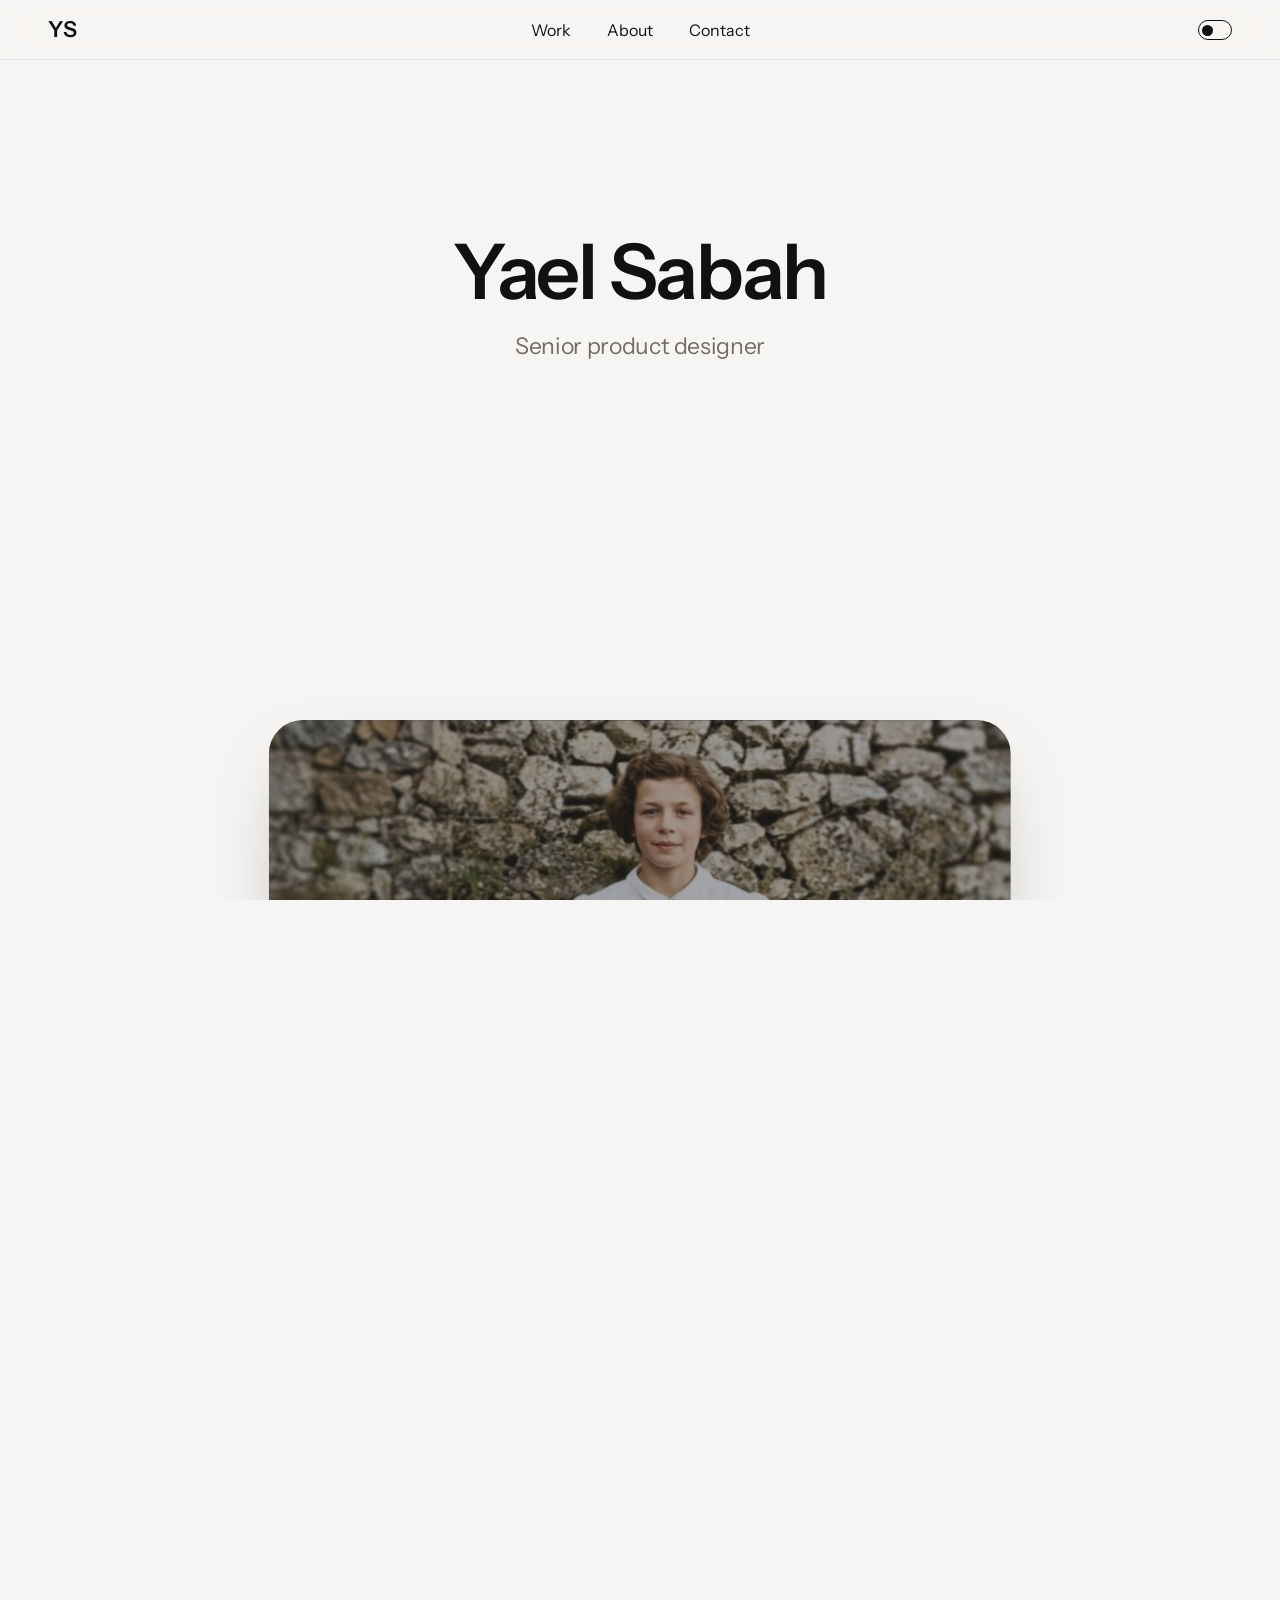
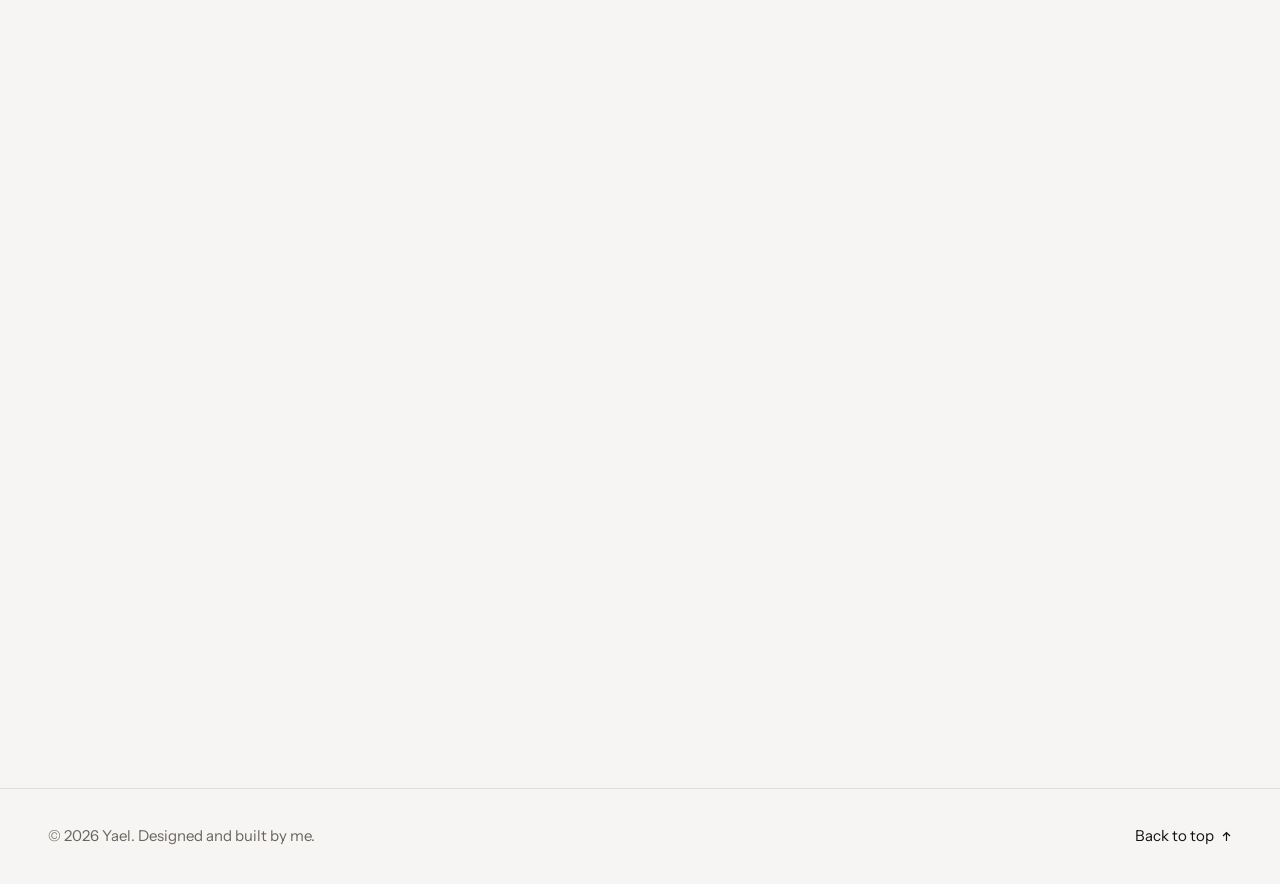
==== commit 212e734c: "Checklist funnel chart: horizontal-bar version for phones, based on the Figma frame Co-Authored-By: " ====
--- a/site/yael-portfolio/index.html
+++ b/site/yael-portfolio/index.html
@@ -24,11 +24,11 @@
   <link rel="preconnect" href="https://fonts.googleapis.com">
   <link rel="preconnect" href="https://fonts.gstatic.com" crossorigin>
   <link rel="stylesheet" href="https://fonts.googleapis.com/css2?family=Instrument+Sans:wght@400;500;600&display=swap">
-  <link rel="stylesheet" href="styles/tokens.css?v=2026111143">
-  <link rel="stylesheet" href="styles/global.css?v=2026111143">
-  <link rel="stylesheet" href="styles/home.css?v=2026111143">
-  <link rel="stylesheet" href="styles/theme-toggle.css?v=2026111143">
-  <link rel="stylesheet" href="styles/refine.css?v=2026111143"></head>
+  <link rel="stylesheet" href="styles/tokens.css?v=2026111144">
+  <link rel="stylesheet" href="styles/global.css?v=2026111144">
+  <link rel="stylesheet" href="styles/home.css?v=2026111144">
+  <link rel="stylesheet" href="styles/theme-toggle.css?v=2026111144">
+  <link rel="stylesheet" href="styles/refine.css?v=2026111144"></head>
 <body>
 
   <header class="site-header">
@@ -108,15 +108,15 @@
     </div>
   </footer>
 
-  <script src="scripts/projects.js?v=2026111143"></script>
-  <script src="scripts/reveal.js?v=2026111143"></script>
-  <script src="scripts/home.js?v=2026111143"></script>
-  <script src="scripts/hero-reveal.js?v=2026111143"></script>
-  <script src="scripts/home-reveals.js?v=2026111143"></script>
-  <script src="scripts/hero-motion.js?v=2026111143"></script>
-  <script src="scripts/refine.js?v=2026111143"></script>
-  <script src="scripts/theme-toggle.js?v=2026111143"></script>
+  <script src="scripts/projects.js?v=2026111144"></script>
+  <script src="scripts/reveal.js?v=2026111144"></script>
+  <script src="scripts/home.js?v=2026111144"></script>
+  <script src="scripts/hero-reveal.js?v=2026111144"></script>
+  <script src="scripts/home-reveals.js?v=2026111144"></script>
+  <script src="scripts/hero-motion.js?v=2026111144"></script>
+  <script src="scripts/refine.js?v=2026111144"></script>
+  <script src="scripts/theme-toggle.js?v=2026111144"></script>
   <!-- TEMPORARY: Desktop / Phone preview switch, only shown locally or with ?preview -->
-  <script src="scripts/device-preview.js?v=2026111143"></script>
+  <script src="scripts/device-preview.js?v=2026111144"></script>
 </body>
 </html>
--- a/site/yael-portfolio/styles/refine.css
+++ b/site/yael-portfolio/styles/refine.css
@@ -169,3 +169,31 @@
   /* swiping is enough on a touch screen: no arrow buttons on the sideways strips */
   .strip-arrow { display: none; }
 }
+
+/* ---------- the funnel chart: horizontal bars on phones (the picture is used on larger screens) ---------- */
+.funnel-m { display: none; }
+@media (max-width: 760px) {
+  .chapter-media.has-m-chart > img { display: none; }
+  .chapter-media.has-m-chart { overflow: visible; }
+  .funnel-m {
+    display: block; padding: 22px 20px 24px; border-radius: 4px; background: #fff; color: #1F2430;
+    box-shadow: 0 0 0 1px rgba(17, 17, 17, 0.05), 0 14px 28px -14px rgba(17, 17, 17, 0.2);
+  }
+  .fm-title { margin: 0; font-size: 17px; line-height: 1.25; font-weight: 600; letter-spacing: -0.01em; }
+  .fm-overall { margin-top: 16px; padding: 14px 16px 16px; border-radius: 4px; background: #FDF1EE; }
+  .fm-overall-label { font-size: 12px; color: #C0392B; }
+  .fm-overall strong { display: block; margin-top: 2px; font-size: 40px; line-height: 1.05; font-weight: 500; letter-spacing: -0.02em; color: #C0392B; font-variant-numeric: tabular-nums; }
+  .fm-overall p { margin: 6px 0 0; font-size: 13px; line-height: 1.4; color: #1F2430; }
+  .fm-steps { list-style: none; margin: 22px 0 0; padding: 0; }
+  .fm-step .fm-label { display: flex; flex-direction: column; font-size: 12px; line-height: 1.3; color: #5B6270; }
+  .fm-step .fm-label b { font-size: 14px; font-weight: 600; color: #1F2430; }
+  .fm-value { display: flex; align-items: baseline; gap: 8px; margin-top: 6px; }
+  .fm-value strong { font-size: 20px; line-height: 1.1; font-weight: 600; letter-spacing: -0.01em; font-variant-numeric: tabular-nums; }
+  .fm-value span { font-size: 12px; color: #5B6270; }
+  .fm-track { height: 26px; margin-top: 8px; border-bottom: 1.5px solid #D9DBDF; }
+  .fm-track i { display: block; width: var(--w); min-width: 6px; height: 100%; border-radius: 4px 4px 0 0; background: #E8705A; transform-origin: 0 50%; transition: transform .9s var(--ease-out); }
+  .fm-drop { display: flex; align-items: center; gap: 8px; margin: 10px 0 12px; font-size: 12px; font-weight: 500; color: #C0392B; }
+  .fm-drop::before { content: ''; flex: none; width: 1.5px; height: 14px; margin-left: 6px; background: #E8B3A9; }
+  .fm-step + .fm-drop, .fm-drop + .fm-step { }
+  html.rf .funnel-m:not(.is-in) .fm-track i { transform: scaleX(0); }
+}
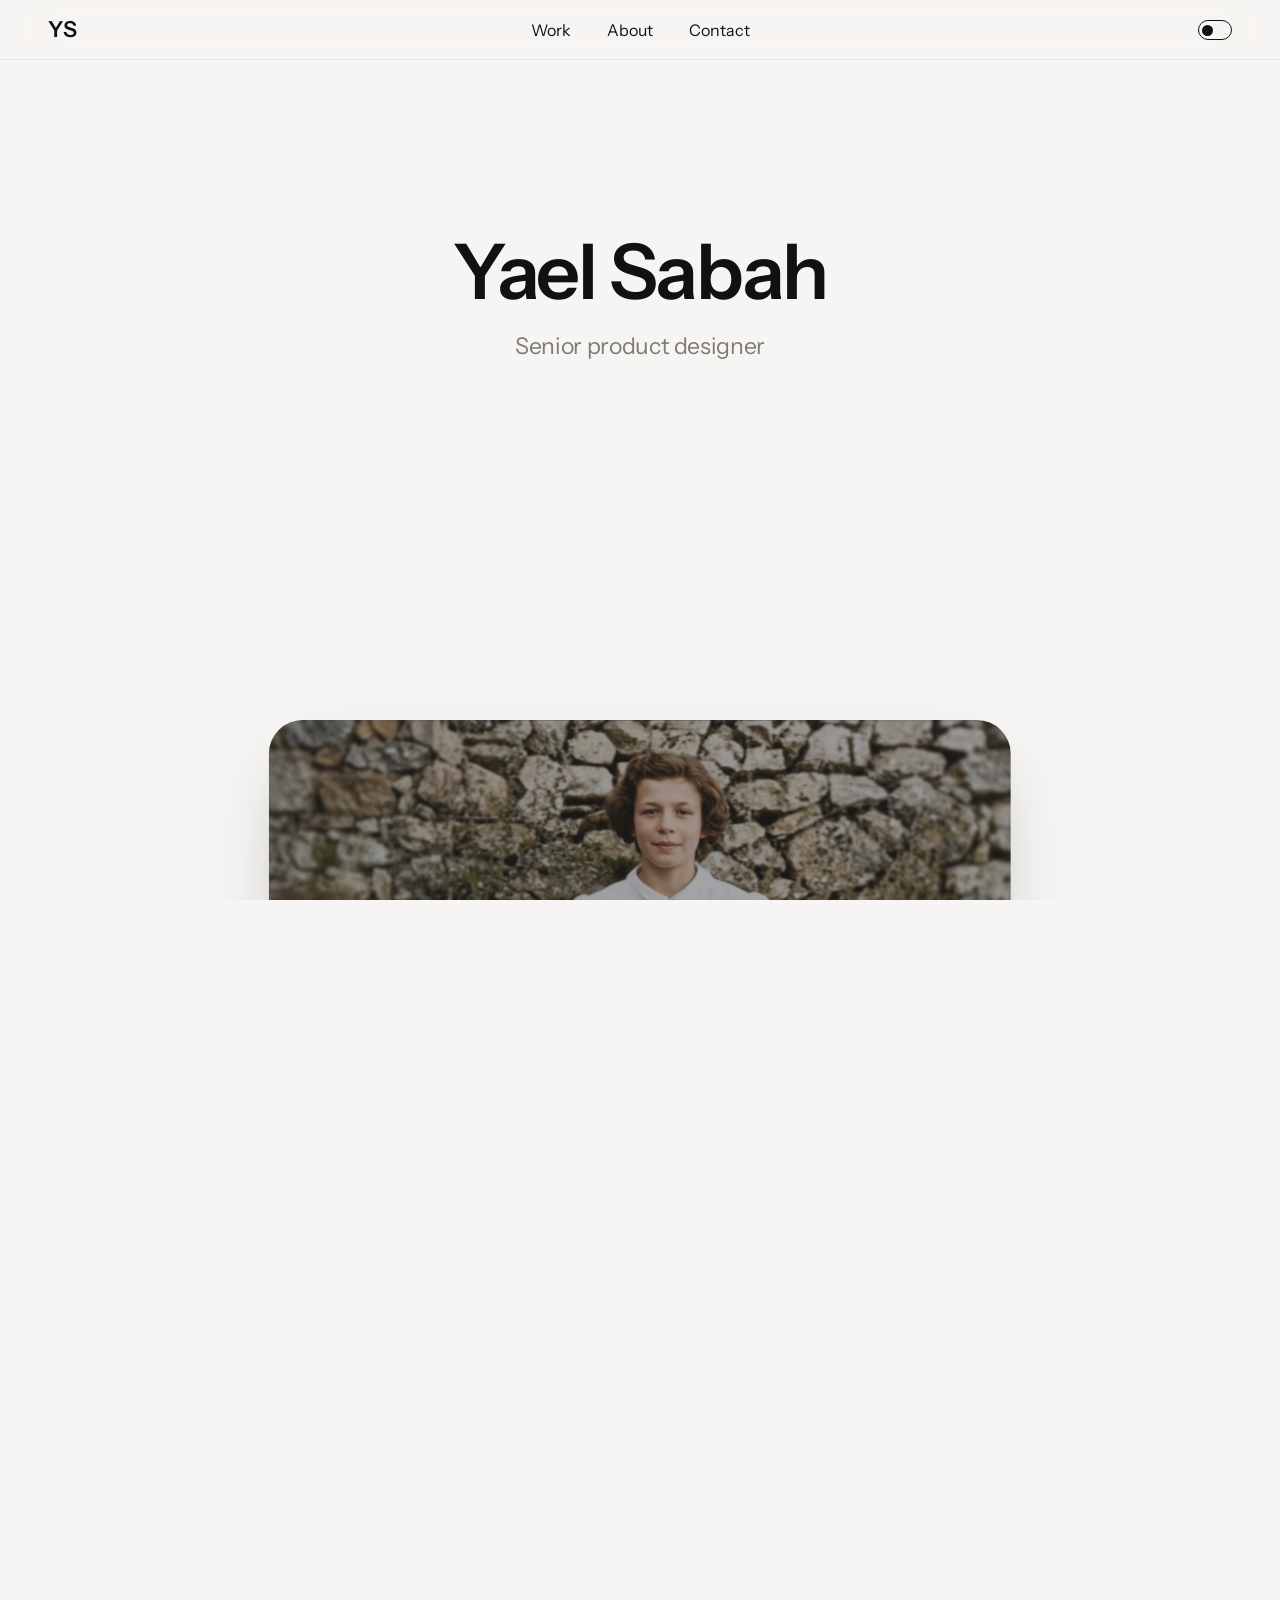
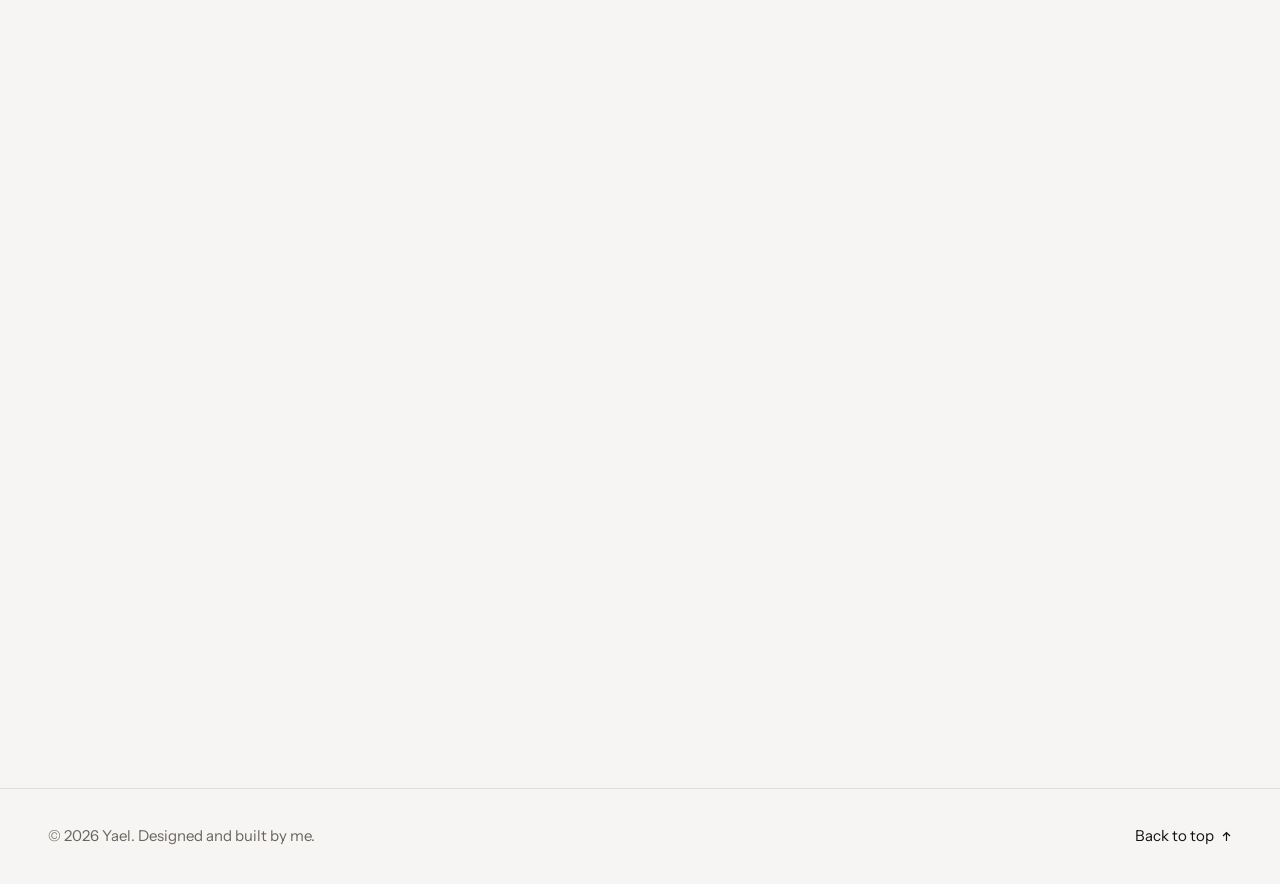
==== commit 3cccf06a: "Phones: chapter subtitles line up with their titles again; funnel summary below the bars Co-Authored" ====
--- a/site/yael-portfolio/index.html
+++ b/site/yael-portfolio/index.html
@@ -24,11 +24,11 @@
   <link rel="preconnect" href="https://fonts.googleapis.com">
   <link rel="preconnect" href="https://fonts.gstatic.com" crossorigin>
   <link rel="stylesheet" href="https://fonts.googleapis.com/css2?family=Instrument+Sans:wght@400;500;600&display=swap">
-  <link rel="stylesheet" href="styles/tokens.css?v=2026111144">
-  <link rel="stylesheet" href="styles/global.css?v=2026111144">
-  <link rel="stylesheet" href="styles/home.css?v=2026111144">
-  <link rel="stylesheet" href="styles/theme-toggle.css?v=2026111144">
-  <link rel="stylesheet" href="styles/refine.css?v=2026111144"></head>
+  <link rel="stylesheet" href="styles/tokens.css?v=2026111146">
+  <link rel="stylesheet" href="styles/global.css?v=2026111146">
+  <link rel="stylesheet" href="styles/home.css?v=2026111146">
+  <link rel="stylesheet" href="styles/theme-toggle.css?v=2026111146">
+  <link rel="stylesheet" href="styles/refine.css?v=2026111146"></head>
 <body>
 
   <header class="site-header">
@@ -108,15 +108,15 @@
     </div>
   </footer>
 
-  <script src="scripts/projects.js?v=2026111144"></script>
-  <script src="scripts/reveal.js?v=2026111144"></script>
-  <script src="scripts/home.js?v=2026111144"></script>
-  <script src="scripts/hero-reveal.js?v=2026111144"></script>
-  <script src="scripts/home-reveals.js?v=2026111144"></script>
-  <script src="scripts/hero-motion.js?v=2026111144"></script>
-  <script src="scripts/refine.js?v=2026111144"></script>
-  <script src="scripts/theme-toggle.js?v=2026111144"></script>
+  <script src="scripts/projects.js?v=2026111146"></script>
+  <script src="scripts/reveal.js?v=2026111146"></script>
+  <script src="scripts/home.js?v=2026111146"></script>
+  <script src="scripts/hero-reveal.js?v=2026111146"></script>
+  <script src="scripts/home-reveals.js?v=2026111146"></script>
+  <script src="scripts/hero-motion.js?v=2026111146"></script>
+  <script src="scripts/refine.js?v=2026111146"></script>
+  <script src="scripts/theme-toggle.js?v=2026111146"></script>
   <!-- TEMPORARY: Desktop / Phone preview switch, only shown locally or with ?preview -->
-  <script src="scripts/device-preview.js?v=2026111144"></script>
+  <script src="scripts/device-preview.js?v=2026111146"></script>
 </body>
 </html>
--- a/site/yael-portfolio/styles/refine.css
+++ b/site/yael-portfolio/styles/refine.css
@@ -151,9 +151,10 @@
   .chapter-media.is-narrow { width: min(100%, 375px); margin-left: auto; margin-right: auto; justify-self: center; }
 }
 
-/* phones: the line under a chapter title runs the full width, so a short sentence stays on one line */
-@media (max-width: 760px) {
-  .chapter.has-subtitle .chapter-head .chapter-line { grid-column: 1 / -1; font-size: 20px; }
+/* phones: the line under a chapter title lines up with the title (as on desktop); a narrower number column and a slightly smaller size keep short sentences on one line */
+@media (max-width: 760px) {
+  .chapter.has-subtitle .chapter-head .chapter-line { font-size: 20px; }
+  .chapter-head { grid-template-columns: 28px minmax(0, 1fr); column-gap: 8px; }
 }
 
 /* phones: the scene's two screens (The verdict, Capabilities breakdown) have the same width and the same shadow */
@@ -180,11 +181,11 @@
     box-shadow: 0 0 0 1px rgba(17, 17, 17, 0.05), 0 14px 28px -14px rgba(17, 17, 17, 0.2);
   }
   .fm-title { margin: 0; font-size: 17px; line-height: 1.25; font-weight: 600; letter-spacing: -0.01em; }
-  .fm-overall { margin-top: 16px; padding: 14px 16px 16px; border-radius: 4px; background: #FDF1EE; }
+  .fm-overall { margin-top: 26px; padding: 14px 16px 16px; border-radius: 4px; background: #FDF1EE; }
   .fm-overall-label { font-size: 12px; color: #C0392B; }
   .fm-overall strong { display: block; margin-top: 2px; font-size: 40px; line-height: 1.05; font-weight: 500; letter-spacing: -0.02em; color: #C0392B; font-variant-numeric: tabular-nums; }
   .fm-overall p { margin: 6px 0 0; font-size: 13px; line-height: 1.4; color: #1F2430; }
-  .fm-steps { list-style: none; margin: 22px 0 0; padding: 0; }
+  .fm-steps { list-style: none; margin: 20px 0 0; padding: 0; }
   .fm-step .fm-label { display: flex; flex-direction: column; font-size: 12px; line-height: 1.3; color: #5B6270; }
   .fm-step .fm-label b { font-size: 14px; font-weight: 600; color: #1F2430; }
   .fm-value { display: flex; align-items: baseline; gap: 8px; margin-top: 6px; }
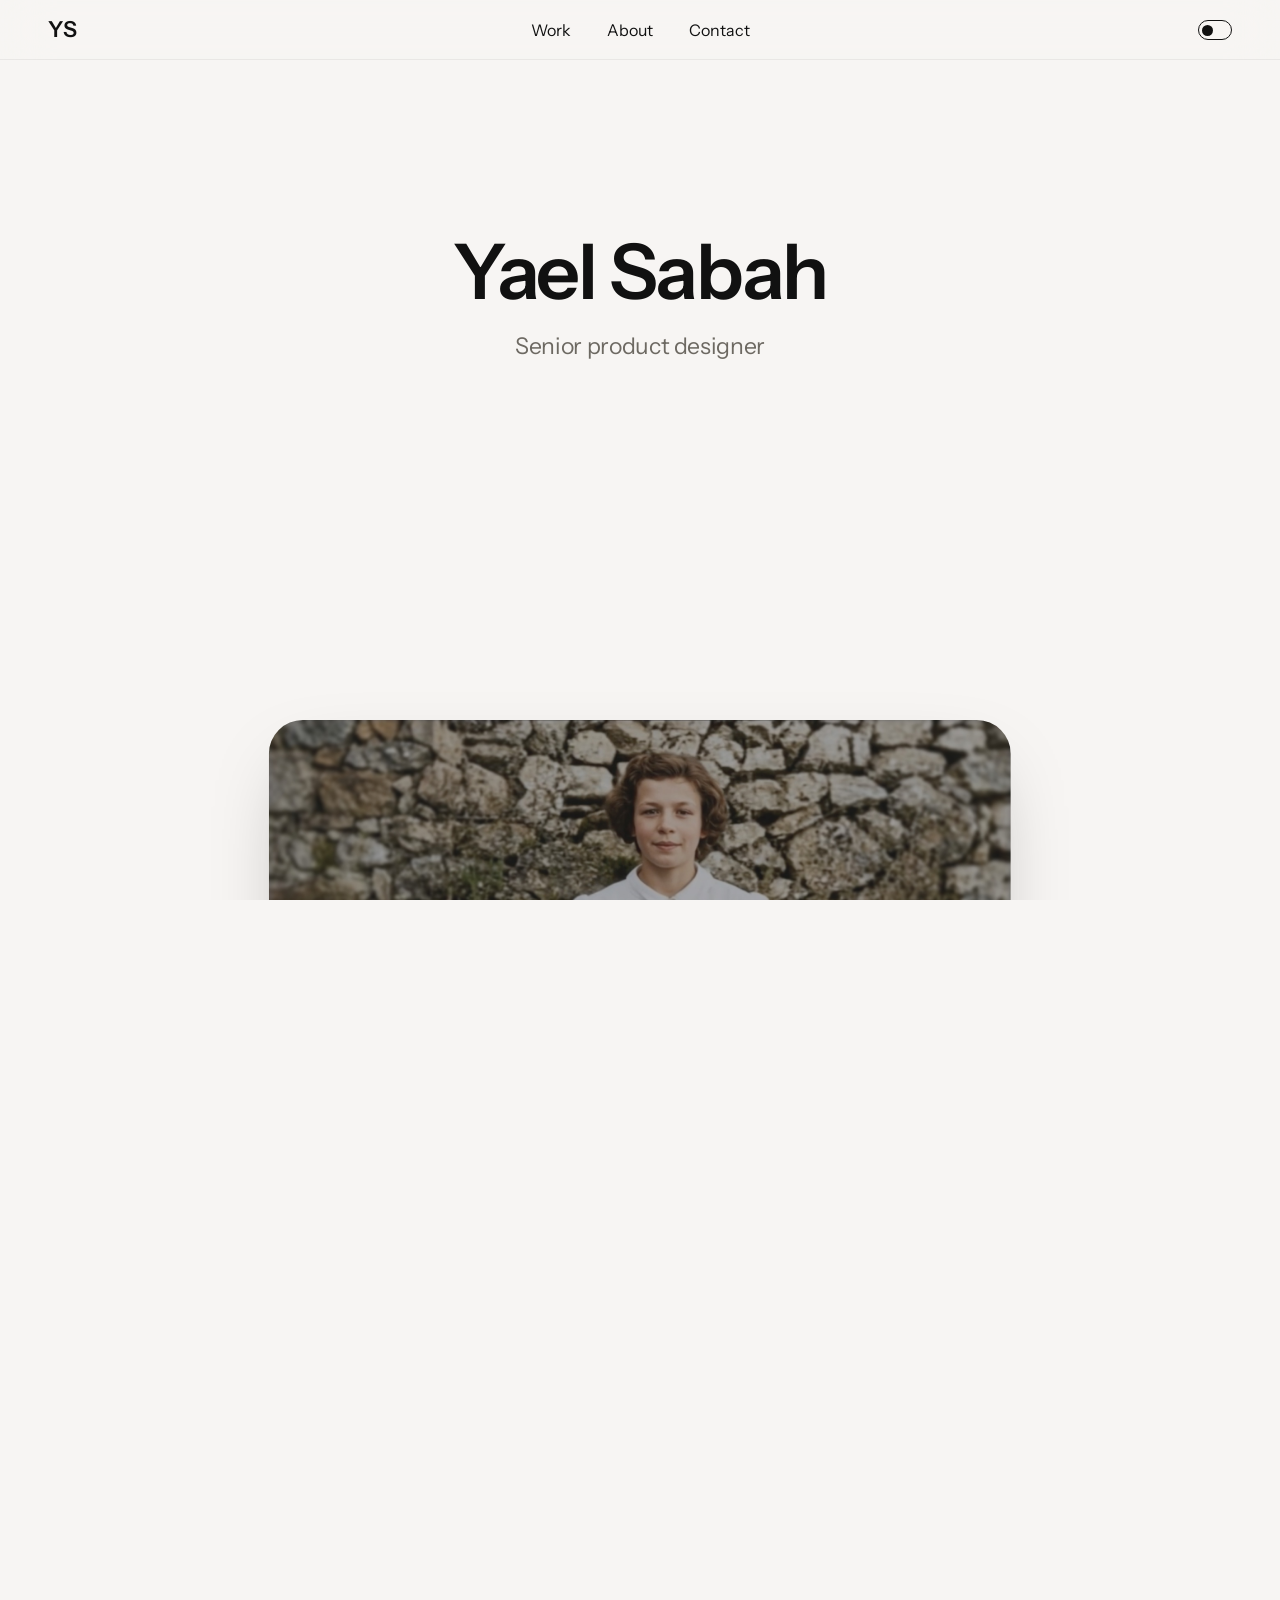
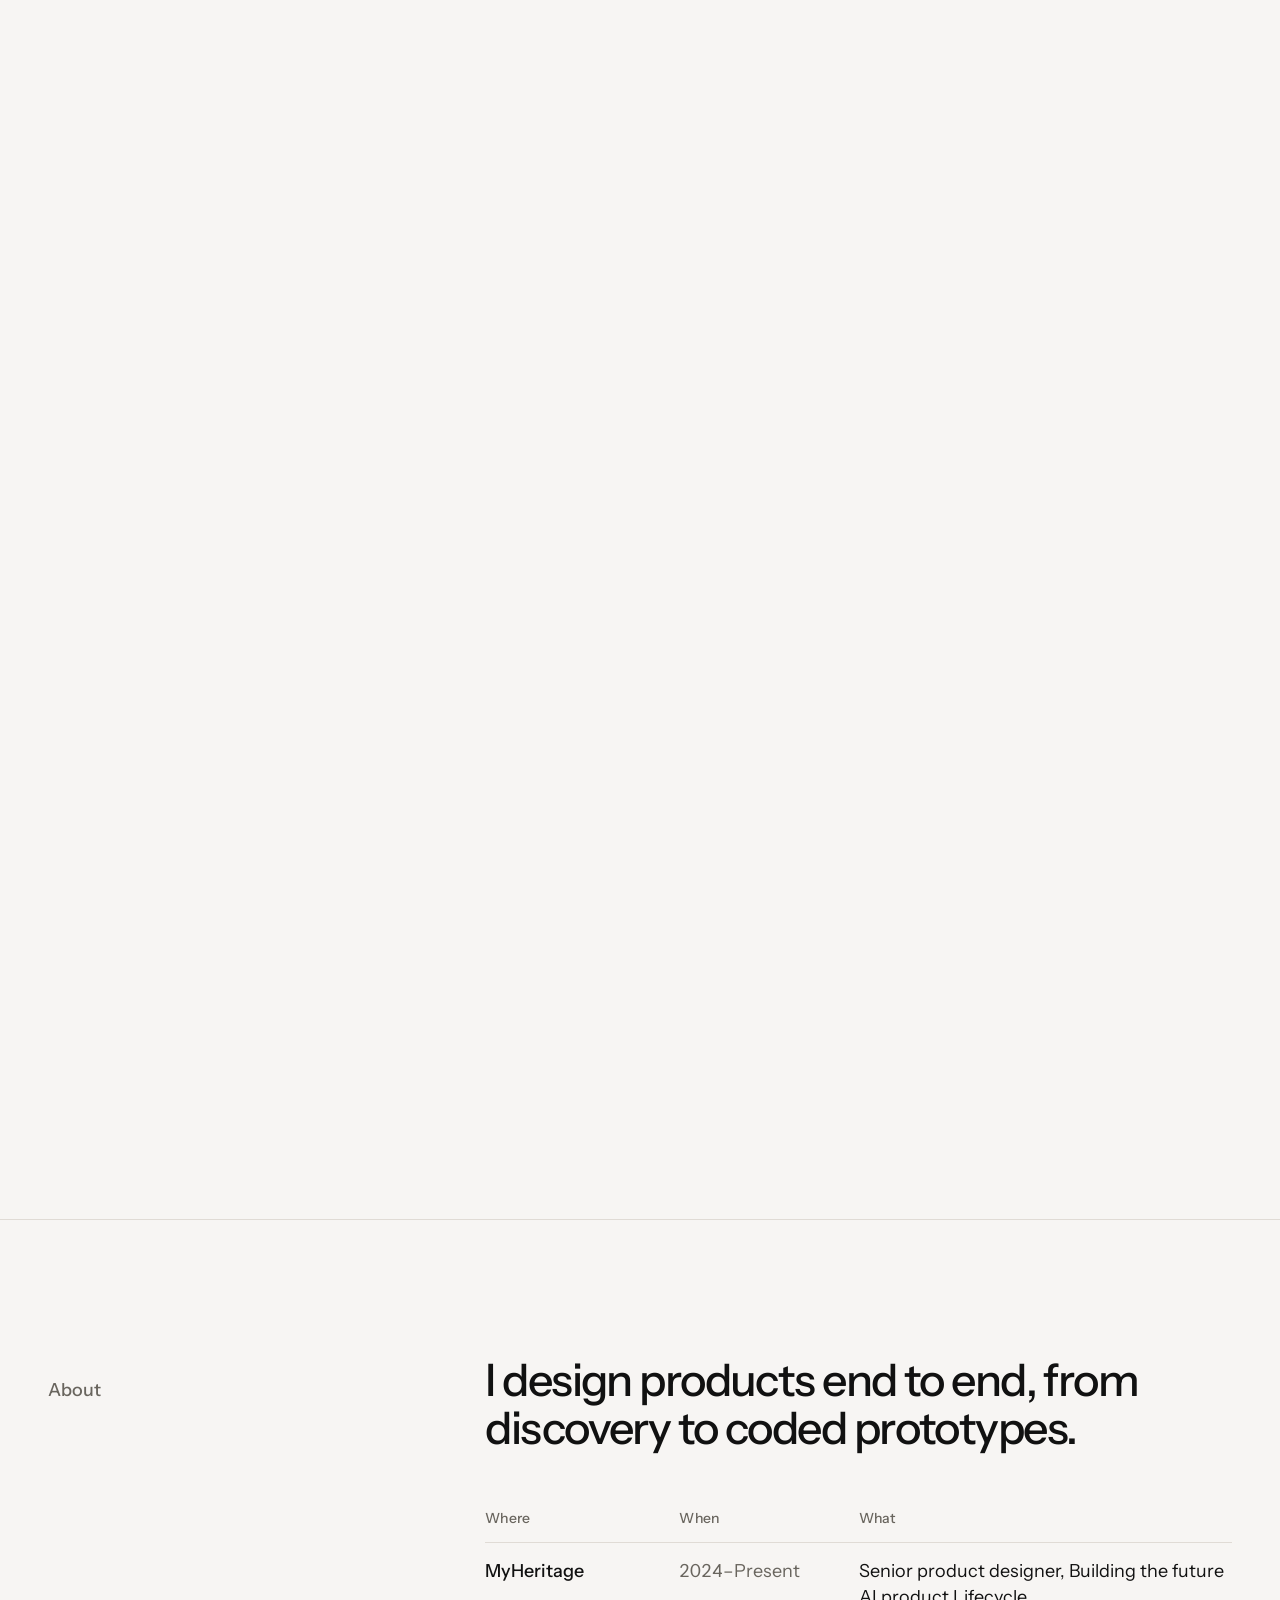
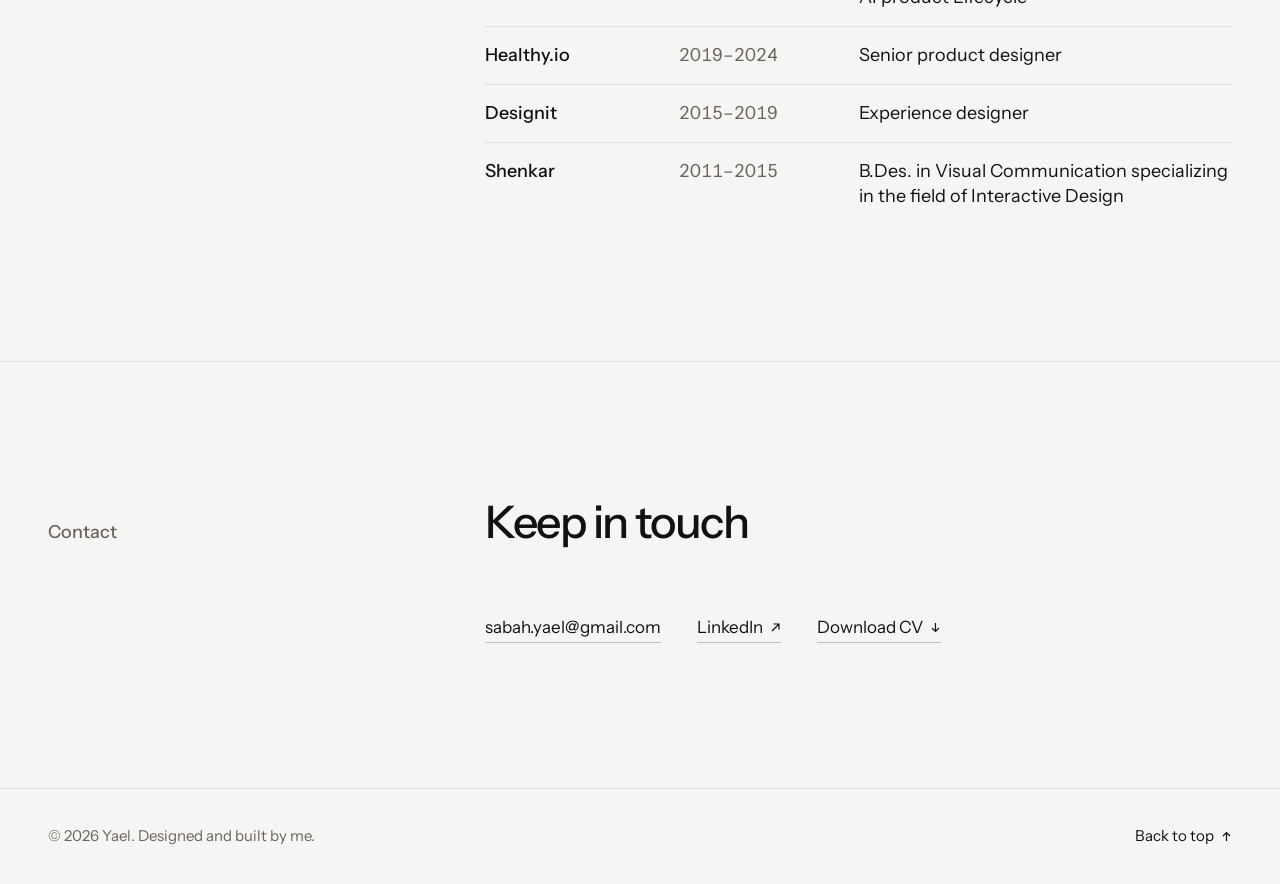
==== commit b10773fc: "Checklist flywheel: stacked version for phones, based on the Figma frame Co-Authored-By: Claude Sonn" ====
--- a/site/yael-portfolio/index.html
+++ b/site/yael-portfolio/index.html
@@ -24,11 +24,11 @@
   <link rel="preconnect" href="https://fonts.googleapis.com">
   <link rel="preconnect" href="https://fonts.gstatic.com" crossorigin>
   <link rel="stylesheet" href="https://fonts.googleapis.com/css2?family=Instrument+Sans:wght@400;500;600&display=swap">
-  <link rel="stylesheet" href="styles/tokens.css?v=2026111146">
-  <link rel="stylesheet" href="styles/global.css?v=2026111146">
-  <link rel="stylesheet" href="styles/home.css?v=2026111146">
-  <link rel="stylesheet" href="styles/theme-toggle.css?v=2026111146">
-  <link rel="stylesheet" href="styles/refine.css?v=2026111146"></head>
+  <link rel="stylesheet" href="styles/tokens.css?v=2026111147">
+  <link rel="stylesheet" href="styles/global.css?v=2026111147">
+  <link rel="stylesheet" href="styles/home.css?v=2026111147">
+  <link rel="stylesheet" href="styles/theme-toggle.css?v=2026111147">
+  <link rel="stylesheet" href="styles/refine.css?v=2026111147"></head>
 <body>
 
   <header class="site-header">
@@ -108,15 +108,15 @@
     </div>
   </footer>
 
-  <script src="scripts/projects.js?v=2026111146"></script>
-  <script src="scripts/reveal.js?v=2026111146"></script>
-  <script src="scripts/home.js?v=2026111146"></script>
-  <script src="scripts/hero-reveal.js?v=2026111146"></script>
-  <script src="scripts/home-reveals.js?v=2026111146"></script>
-  <script src="scripts/hero-motion.js?v=2026111146"></script>
-  <script src="scripts/refine.js?v=2026111146"></script>
-  <script src="scripts/theme-toggle.js?v=2026111146"></script>
+  <script src="scripts/projects.js?v=2026111147"></script>
+  <script src="scripts/reveal.js?v=2026111147"></script>
+  <script src="scripts/home.js?v=2026111147"></script>
+  <script src="scripts/hero-reveal.js?v=2026111147"></script>
+  <script src="scripts/home-reveals.js?v=2026111147"></script>
+  <script src="scripts/hero-motion.js?v=2026111147"></script>
+  <script src="scripts/refine.js?v=2026111147"></script>
+  <script src="scripts/theme-toggle.js?v=2026111147"></script>
   <!-- TEMPORARY: Desktop / Phone preview switch, only shown locally or with ?preview -->
-  <script src="scripts/device-preview.js?v=2026111146"></script>
+  <script src="scripts/device-preview.js?v=2026111147"></script>
 </body>
 </html>
--- a/site/yael-portfolio/styles/refine.css
+++ b/site/yael-portfolio/styles/refine.css
@@ -198,3 +198,28 @@
   .fm-step + .fm-drop, .fm-drop + .fm-step { }
   html.rf .funnel-m:not(.is-in) .fm-track i { transform: scaleX(0); }
 }
+
+/* ---------- the flywheel: stacked for phones (the picture is used on larger screens) ---------- */
+.wheel-m { display: none; }
+@media (max-width: 760px) {
+  .wheel-m {
+    display: block; padding: 22px 20px 8px; border-radius: 4px; background: #fff; color: #1F2430;
+    box-shadow: 0 0 0 1px rgba(17, 17, 17, 0.05), 0 14px 28px -14px rgba(17, 17, 17, 0.2);
+  }
+  .wm-title { margin: 0; font-size: 19px; line-height: 1.25; font-weight: 600; letter-spacing: -0.01em; }
+  .wm-sub { margin: 8px 0 0; font-size: 14px; line-height: 1.45; color: #4B5563; }
+  .wm-ring { position: relative; width: min(100%, 300px); aspect-ratio: 1; margin: 26px auto 18px; }
+  .wm-ring > img { display: block; width: 100%; height: 100%; }
+  .wm-center { position: absolute; left: 31.2%; top: 39.2%; width: 37.6%; display: flex; flex-direction: column; align-items: center; gap: 5px; text-align: center; }
+  .wm-center b { font-size: clamp(17px, 6vw, 21px); line-height: 1.15; font-weight: 600; letter-spacing: -0.01em; }
+  .wm-center span { font-size: 11px; line-height: 1.2; color: #4B5563; }
+  .wm-badge { display: grid; place-items: center; box-sizing: border-box; border: 2.25px solid var(--bc); border-radius: 50%; background: #fff; color: #1F2430; font-style: normal; font-weight: 600; }
+  .wm-b1 { --bc: #F4A894; } .wm-b2 { --bc: #EE8A71; } .wm-b3 { --bc: #D9573F; }
+  .wm-ring .wm-badge { position: absolute; width: 10.5%; height: 10.5%; font-size: 13px; border-width: 2.5px; }
+  .wm-ring .wm-b1 { left: 77.84%; top: 23.24%; } .wm-ring .wm-b2 { left: 46.8%; top: 84.16%; } .wm-ring .wm-b3 { left: 9.57%; top: 26.82%; }
+  .wm-steps { list-style: none; margin: 0; padding: 0; }
+  .wm-steps li { display: flex; gap: 12px; padding: 18px 0; border-top: 1px solid #D1D5DB; }
+  .wm-steps .wm-badge { flex: none; width: 28px; height: 28px; font-size: 12px; }
+  .wm-steps b { display: block; font-size: 17px; line-height: 1.25; font-weight: 600; }
+  .wm-steps p { margin: 4px 0 0; font-size: 14px; line-height: 1.45; color: #4B5563; }
+}
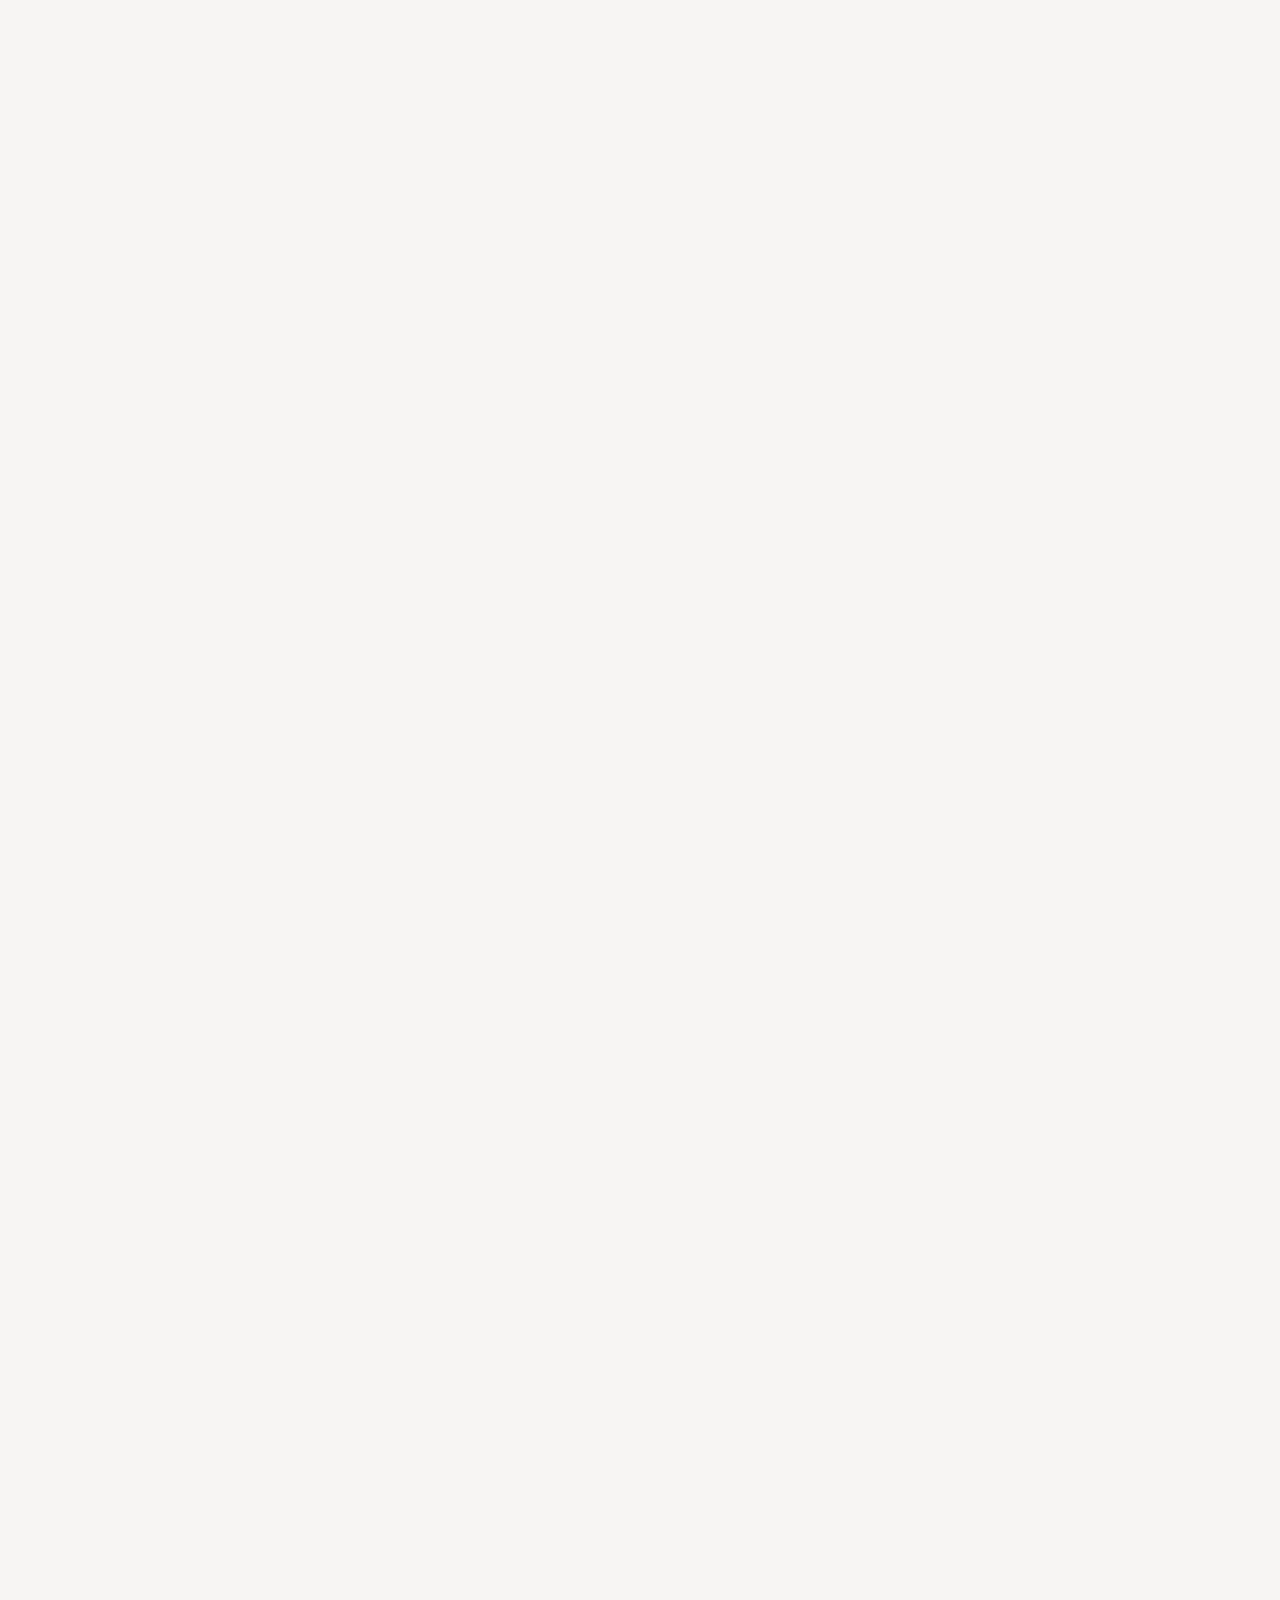
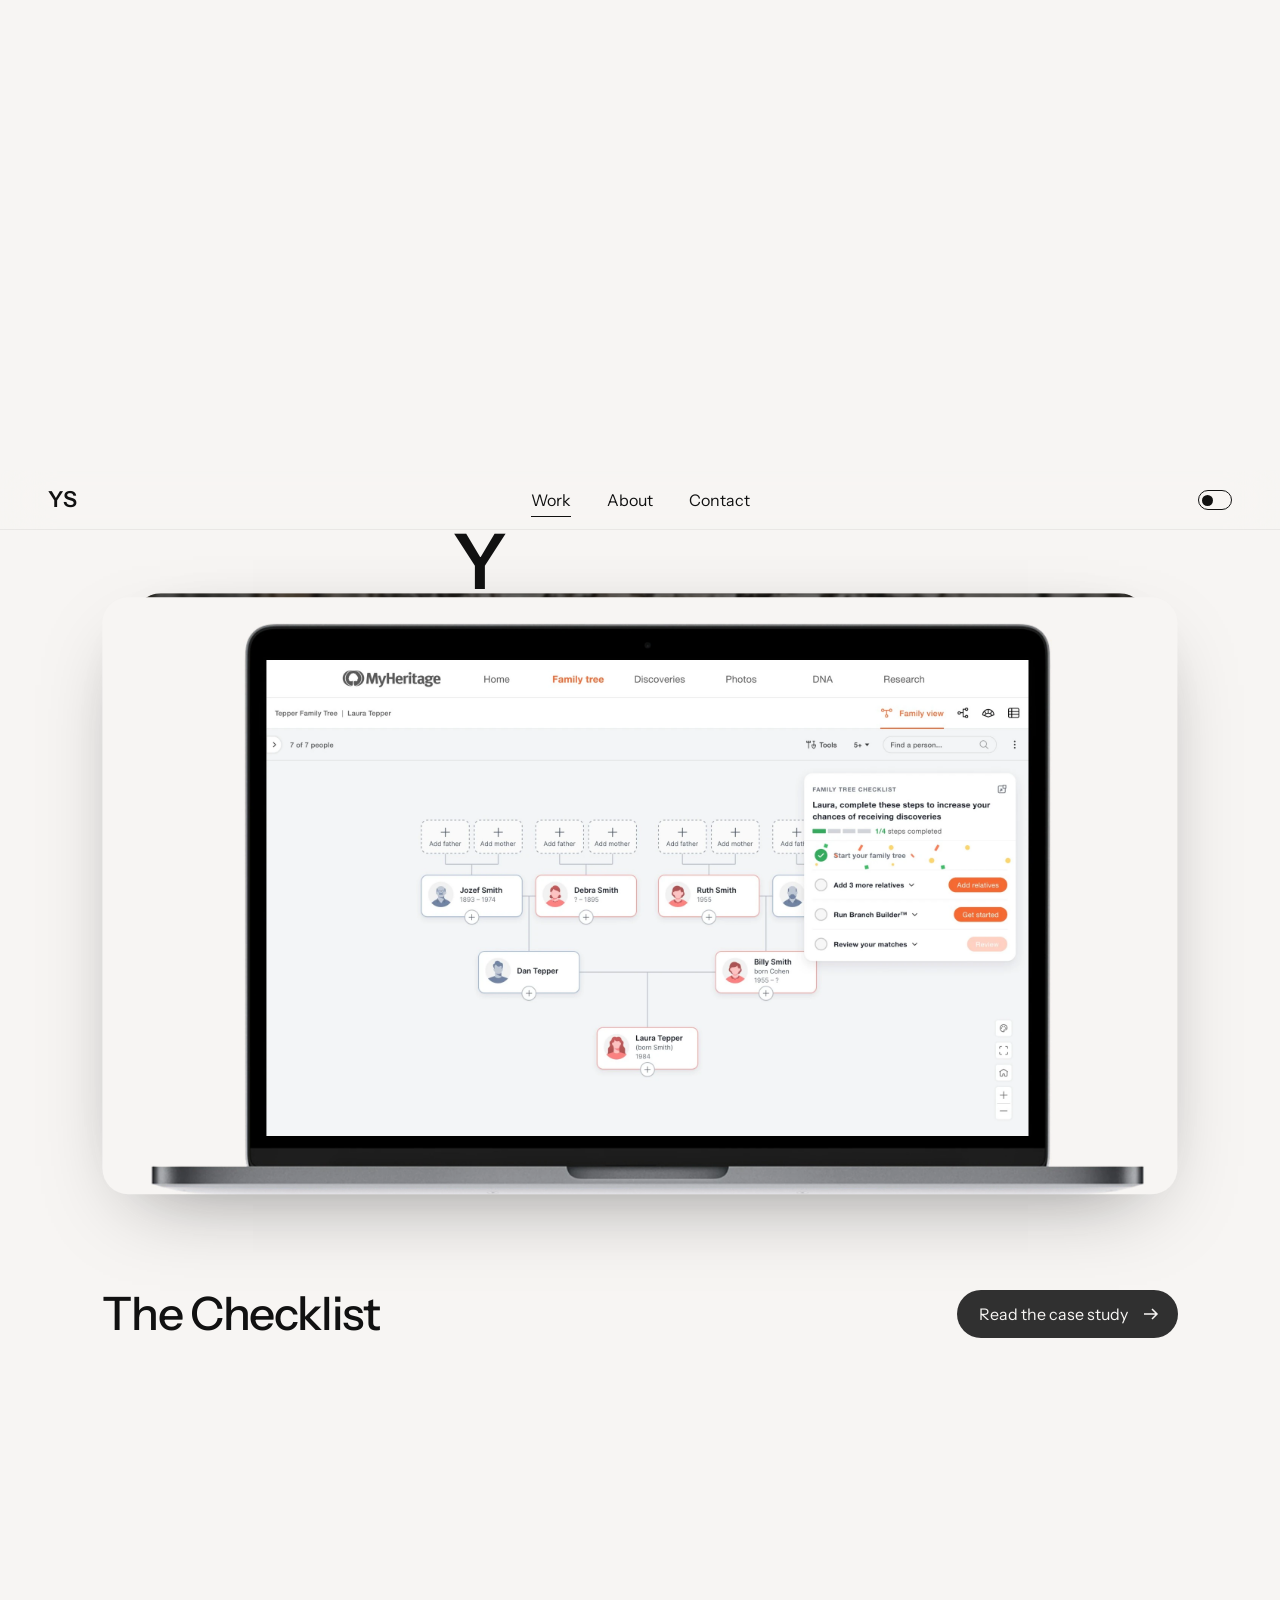
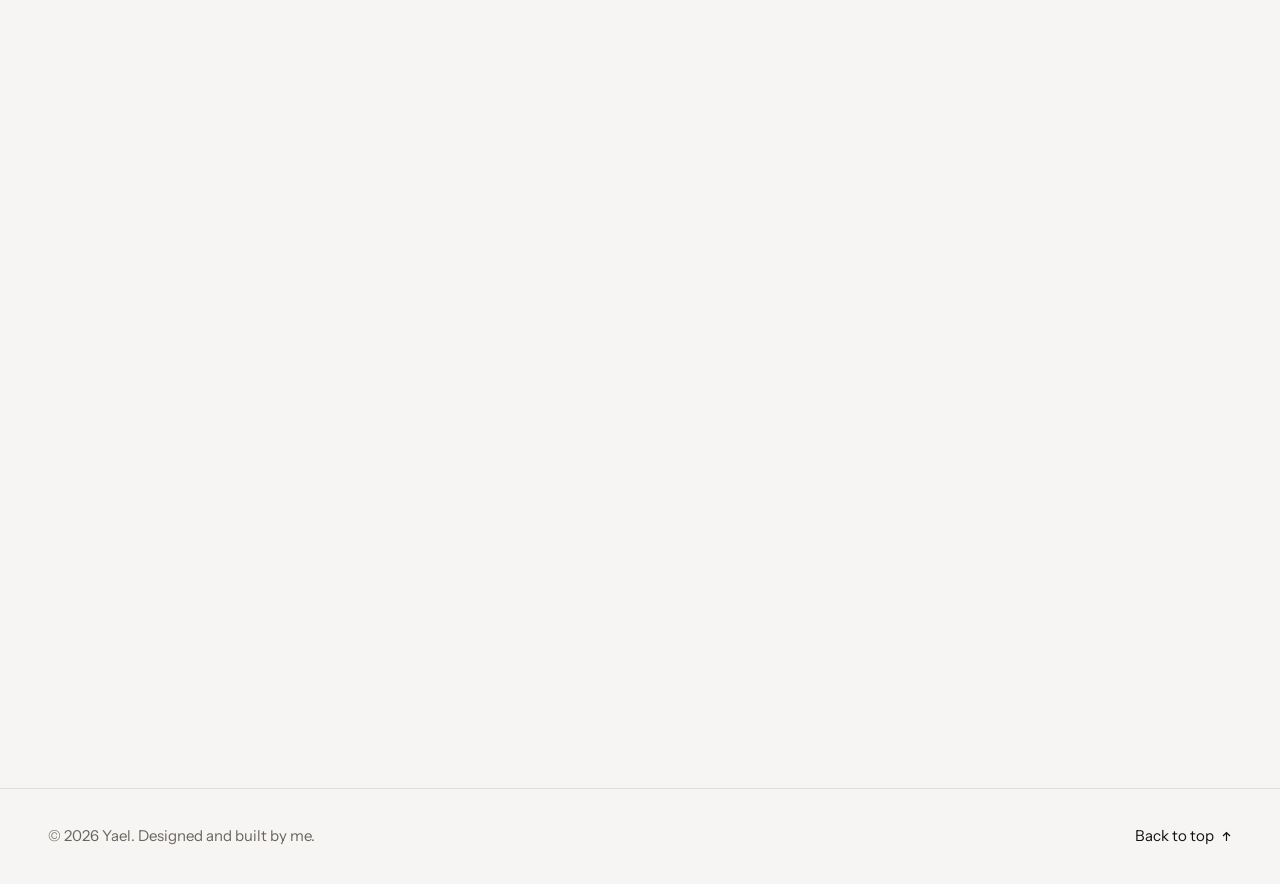
==== commit 4bb2a477: "Minuteful: readable design directions on phones; less space between text and the image under it Co-A" ====
--- a/site/yael-portfolio/index.html
+++ b/site/yael-portfolio/index.html
@@ -24,11 +24,11 @@
   <link rel="preconnect" href="https://fonts.googleapis.com">
   <link rel="preconnect" href="https://fonts.gstatic.com" crossorigin>
   <link rel="stylesheet" href="https://fonts.googleapis.com/css2?family=Instrument+Sans:wght@400;500;600&display=swap">
-  <link rel="stylesheet" href="styles/tokens.css?v=2026111147">
-  <link rel="stylesheet" href="styles/global.css?v=2026111147">
-  <link rel="stylesheet" href="styles/home.css?v=2026111147">
-  <link rel="stylesheet" href="styles/theme-toggle.css?v=2026111147">
-  <link rel="stylesheet" href="styles/refine.css?v=2026111147"></head>
+  <link rel="stylesheet" href="styles/tokens.css?v=2026111149">
+  <link rel="stylesheet" href="styles/global.css?v=2026111149">
+  <link rel="stylesheet" href="styles/home.css?v=2026111149">
+  <link rel="stylesheet" href="styles/theme-toggle.css?v=2026111149">
+  <link rel="stylesheet" href="styles/refine.css?v=2026111149"></head>
 <body>
 
   <header class="site-header">
@@ -108,15 +108,15 @@
     </div>
   </footer>
 
-  <script src="scripts/projects.js?v=2026111147"></script>
-  <script src="scripts/reveal.js?v=2026111147"></script>
-  <script src="scripts/home.js?v=2026111147"></script>
-  <script src="scripts/hero-reveal.js?v=2026111147"></script>
-  <script src="scripts/home-reveals.js?v=2026111147"></script>
-  <script src="scripts/hero-motion.js?v=2026111147"></script>
-  <script src="scripts/refine.js?v=2026111147"></script>
-  <script src="scripts/theme-toggle.js?v=2026111147"></script>
+  <script src="scripts/projects.js?v=2026111149"></script>
+  <script src="scripts/reveal.js?v=2026111149"></script>
+  <script src="scripts/home.js?v=2026111149"></script>
+  <script src="scripts/hero-reveal.js?v=2026111149"></script>
+  <script src="scripts/home-reveals.js?v=2026111149"></script>
+  <script src="scripts/hero-motion.js?v=2026111149"></script>
+  <script src="scripts/refine.js?v=2026111149"></script>
+  <script src="scripts/theme-toggle.js?v=2026111149"></script>
   <!-- TEMPORARY: Desktop / Phone preview switch, only shown locally or with ?preview -->
-  <script src="scripts/device-preview.js?v=2026111147"></script>
+  <script src="scripts/device-preview.js?v=2026111149"></script>
 </body>
 </html>
--- a/site/yael-portfolio/styles/refine.css
+++ b/site/yael-portfolio/styles/refine.css
@@ -223,3 +223,30 @@
   .wm-steps b { display: block; font-size: 17px; line-height: 1.25; font-weight: 600; }
   .wm-steps p { margin: 4px 0 0; font-size: 14px; line-height: 1.45; color: #4B5563; }
 }
+
+/* ---------- the two design directions: each option on its own on phones ---------- */
+.dirs-m { display: none; }
+@media (max-width: 760px) {
+  .chapter-media.has-m-chart > .annot { display: none; }
+  .dirs-m { display: block; }
+  .dm-opt + .dm-opt { margin-top: 44px; }
+  .dm-label { margin: 0 0 12px; font-size: 14px; font-weight: 500; color: var(--muted); }
+  /* the screen is shown at a readable size and swiped sideways; it runs to the screen edge so it is clear there is more */
+  .dm-scroll { margin: 0 calc(var(--gutter) * -1); padding: 6px var(--gutter) 22px; overflow-x: auto; -webkit-overflow-scrolling: touch; scrollbar-width: none; }
+  .dm-scroll::-webkit-scrollbar { display: none; }
+  .dm-scroll img { display: block; width: 960px; max-width: none; height: auto; border-radius: 4px;
+    filter: drop-shadow(0 12px 20px rgba(17, 17, 17, 0.14)) drop-shadow(0 1px 3px rgba(17, 17, 17, 0.1)); }
+  :root[data-theme="dark"] .dm-scroll img { filter: drop-shadow(0 12px 20px rgba(0, 0, 0, 0.5)) drop-shadow(0 1px 3px rgba(0, 0, 0, 0.4)); }
+  .dm-q { list-style: none; margin: 0; padding: 0; }
+  .dm-q li { position: relative; padding: 14px 0 14px 18px; border-top: 1px solid var(--line); font-size: 17px; line-height: 1.4; color: var(--ink); }
+  .dm-q li::before { content: ''; position: absolute; left: 0; top: 24px; width: 6px; height: 6px; border-radius: 50%; background: var(--signal); }
+}
+
+/* phones: less space between a paragraph and the image under it */
+@media (max-width: 760px) {
+  .chapter-body { row-gap: 22px; }
+  .chapter.is-wide .chapter-body { gap: 22px; }
+  .chapter.is-sub .chapter-body { padding-top: 12px; }
+  .chapter.is-sub.is-full .chapter-body { padding-top: 16px; }
+  .chapter.is-sub.is-full:has(.chapter-media.is-strip) .chapter-body { padding-top: 16px; }
+}
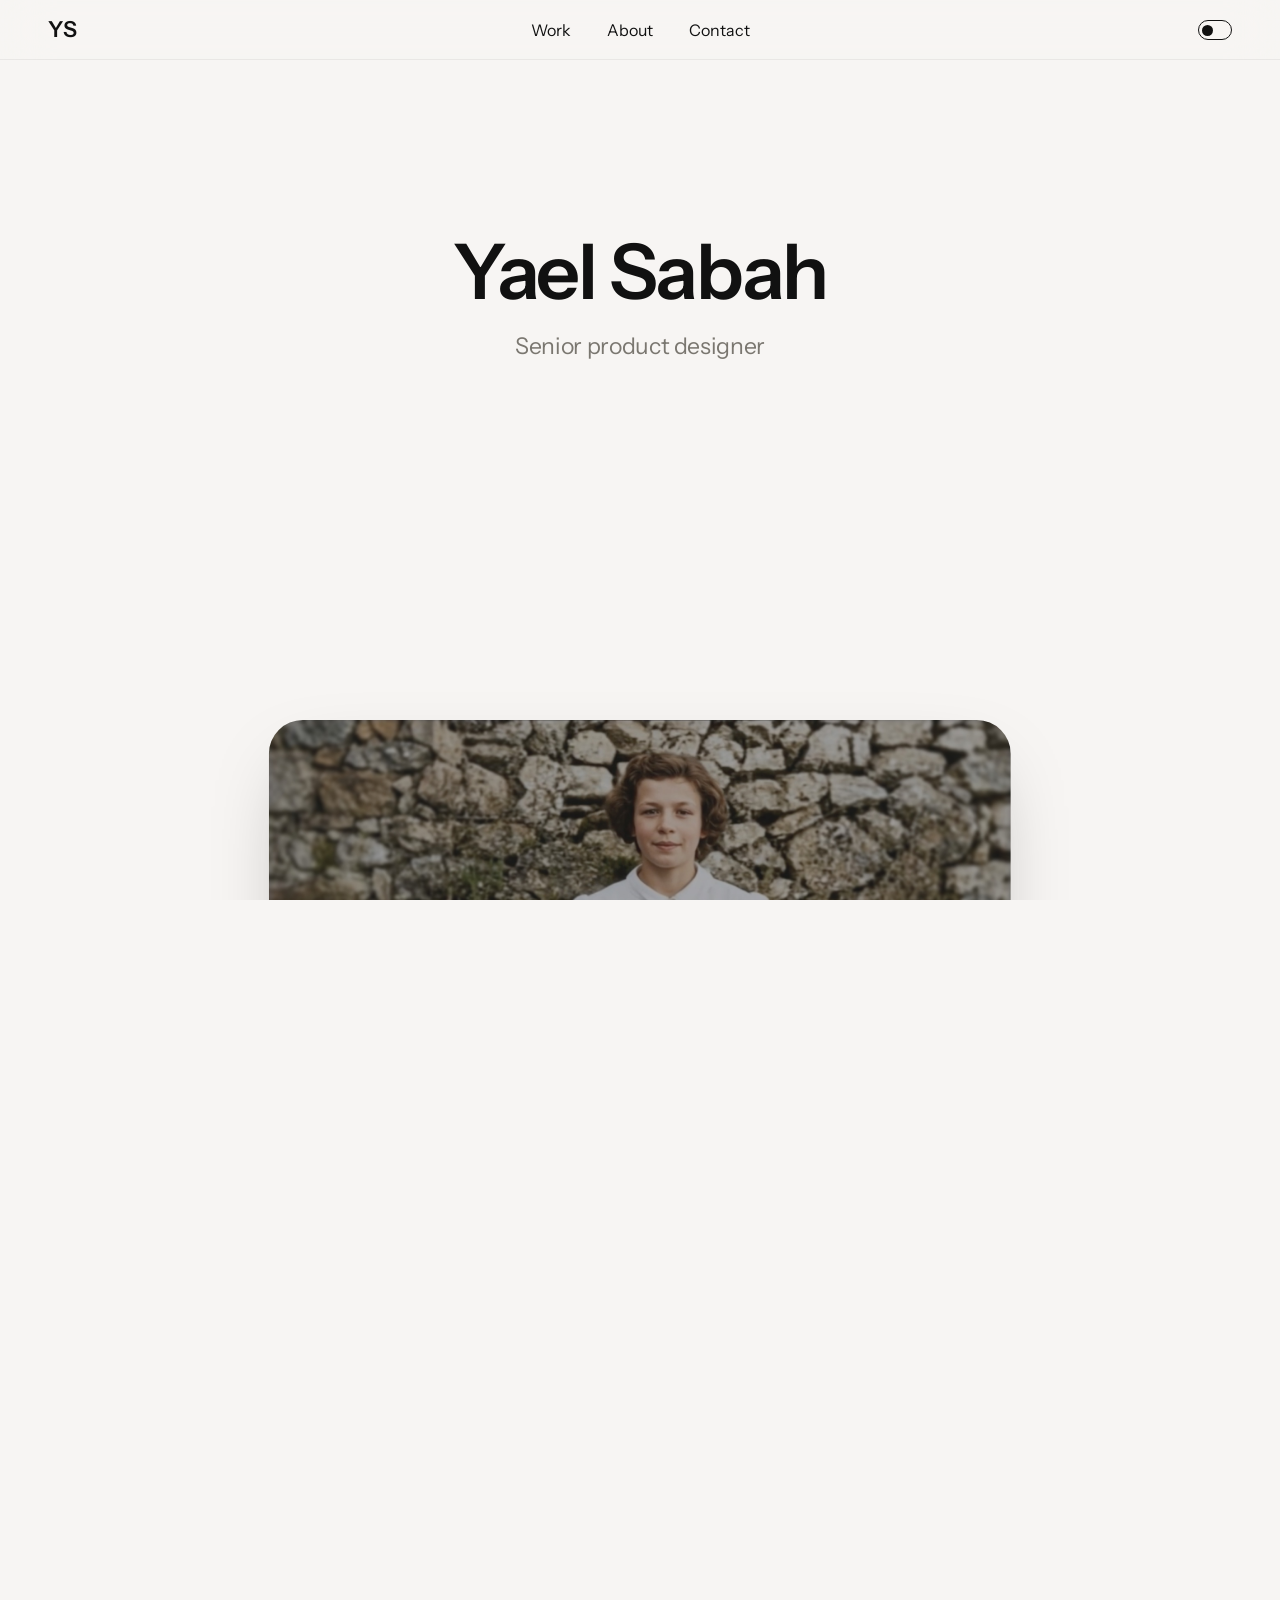
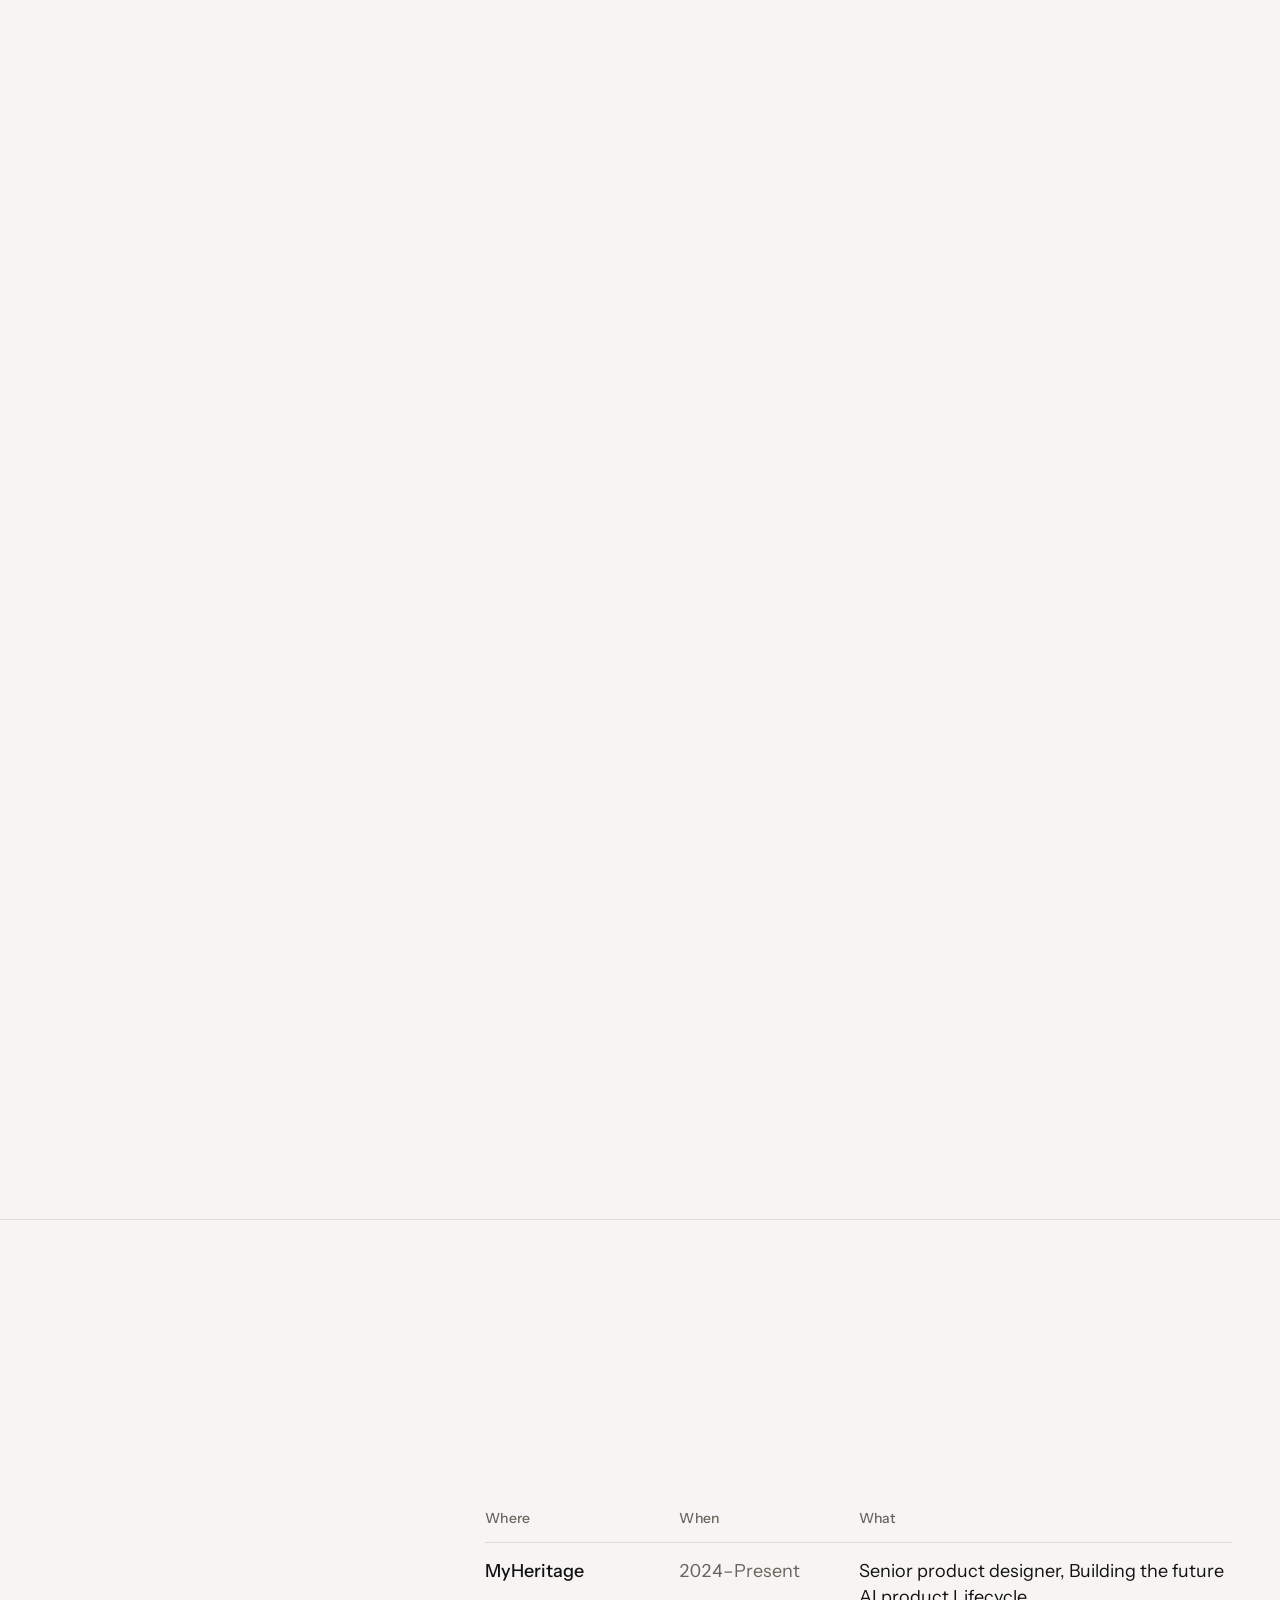
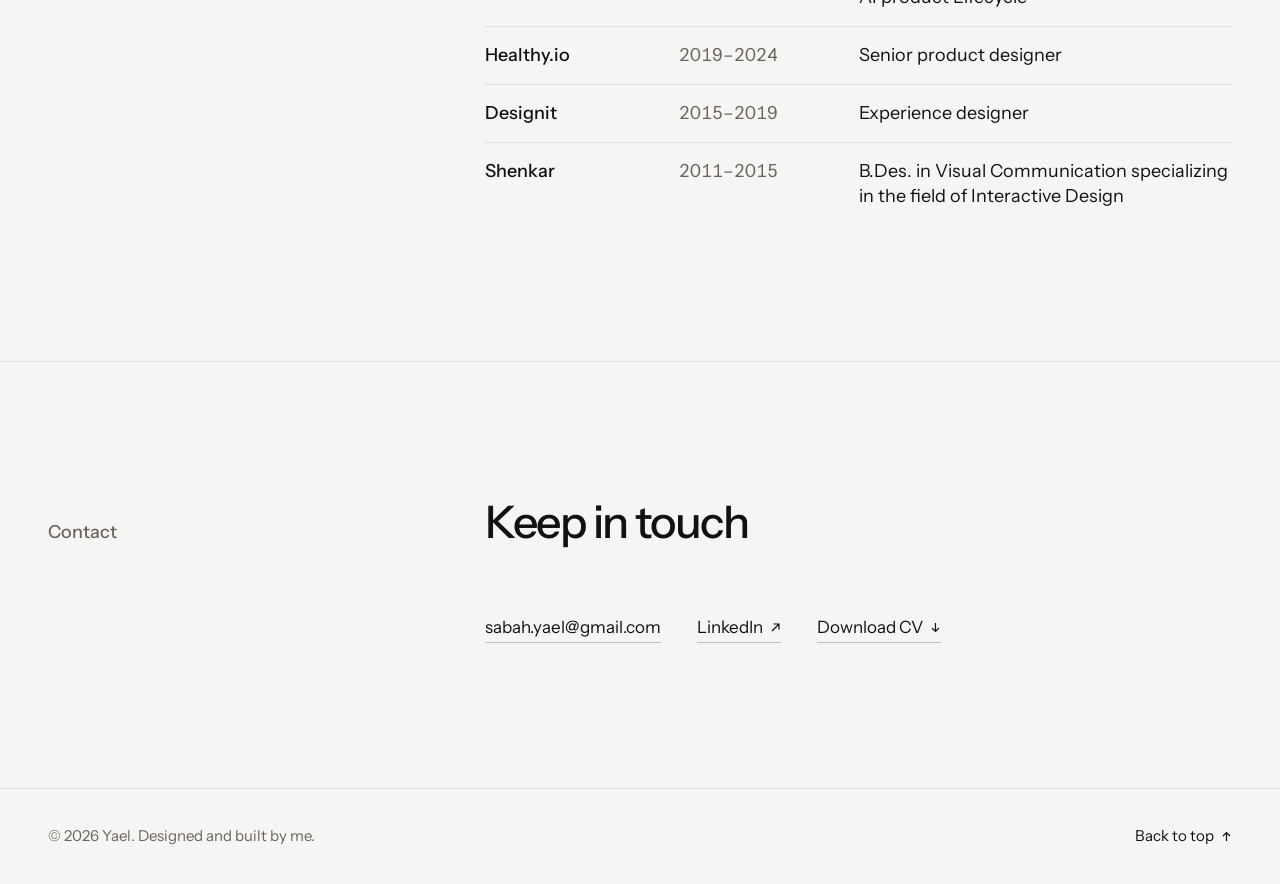
==== commit b3718f53: "Design directions questions: dark bullets Co-Authored-By: Claude Sonnet 5.5 <noreply@anthropic.com> " ====
--- a/site/yael-portfolio/index.html
+++ b/site/yael-portfolio/index.html
@@ -24,11 +24,11 @@
   <link rel="preconnect" href="https://fonts.googleapis.com">
   <link rel="preconnect" href="https://fonts.gstatic.com" crossorigin>
   <link rel="stylesheet" href="https://fonts.googleapis.com/css2?family=Instrument+Sans:wght@400;500;600&display=swap">
-  <link rel="stylesheet" href="styles/tokens.css?v=2026111149">
-  <link rel="stylesheet" href="styles/global.css?v=2026111149">
-  <link rel="stylesheet" href="styles/home.css?v=2026111149">
-  <link rel="stylesheet" href="styles/theme-toggle.css?v=2026111149">
-  <link rel="stylesheet" href="styles/refine.css?v=2026111149"></head>
+  <link rel="stylesheet" href="styles/tokens.css?v=2026111150">
+  <link rel="stylesheet" href="styles/global.css?v=2026111150">
+  <link rel="stylesheet" href="styles/home.css?v=2026111150">
+  <link rel="stylesheet" href="styles/theme-toggle.css?v=2026111150">
+  <link rel="stylesheet" href="styles/refine.css?v=2026111150"></head>
 <body>
 
   <header class="site-header">
@@ -108,15 +108,15 @@
     </div>
   </footer>
 
-  <script src="scripts/projects.js?v=2026111149"></script>
-  <script src="scripts/reveal.js?v=2026111149"></script>
-  <script src="scripts/home.js?v=2026111149"></script>
-  <script src="scripts/hero-reveal.js?v=2026111149"></script>
-  <script src="scripts/home-reveals.js?v=2026111149"></script>
-  <script src="scripts/hero-motion.js?v=2026111149"></script>
-  <script src="scripts/refine.js?v=2026111149"></script>
-  <script src="scripts/theme-toggle.js?v=2026111149"></script>
+  <script src="scripts/projects.js?v=2026111150"></script>
+  <script src="scripts/reveal.js?v=2026111150"></script>
+  <script src="scripts/home.js?v=2026111150"></script>
+  <script src="scripts/hero-reveal.js?v=2026111150"></script>
+  <script src="scripts/home-reveals.js?v=2026111150"></script>
+  <script src="scripts/hero-motion.js?v=2026111150"></script>
+  <script src="scripts/refine.js?v=2026111150"></script>
+  <script src="scripts/theme-toggle.js?v=2026111150"></script>
   <!-- TEMPORARY: Desktop / Phone preview switch, only shown locally or with ?preview -->
-  <script src="scripts/device-preview.js?v=2026111149"></script>
+  <script src="scripts/device-preview.js?v=2026111150"></script>
 </body>
 </html>
--- a/site/yael-portfolio/styles/refine.css
+++ b/site/yael-portfolio/styles/refine.css
@@ -239,7 +239,7 @@
   :root[data-theme="dark"] .dm-scroll img { filter: drop-shadow(0 12px 20px rgba(0, 0, 0, 0.5)) drop-shadow(0 1px 3px rgba(0, 0, 0, 0.4)); }
   .dm-q { list-style: none; margin: 0; padding: 0; }
   .dm-q li { position: relative; padding: 14px 0 14px 18px; border-top: 1px solid var(--line); font-size: 17px; line-height: 1.4; color: var(--ink); }
-  .dm-q li::before { content: ''; position: absolute; left: 0; top: 24px; width: 6px; height: 6px; border-radius: 50%; background: var(--signal); }
+  .dm-q li::before { content: ''; position: absolute; left: 0; top: 24px; width: 6px; height: 6px; border-radius: 50%; background: var(--ink); }
 }
 
 /* phones: less space between a paragraph and the image under it */
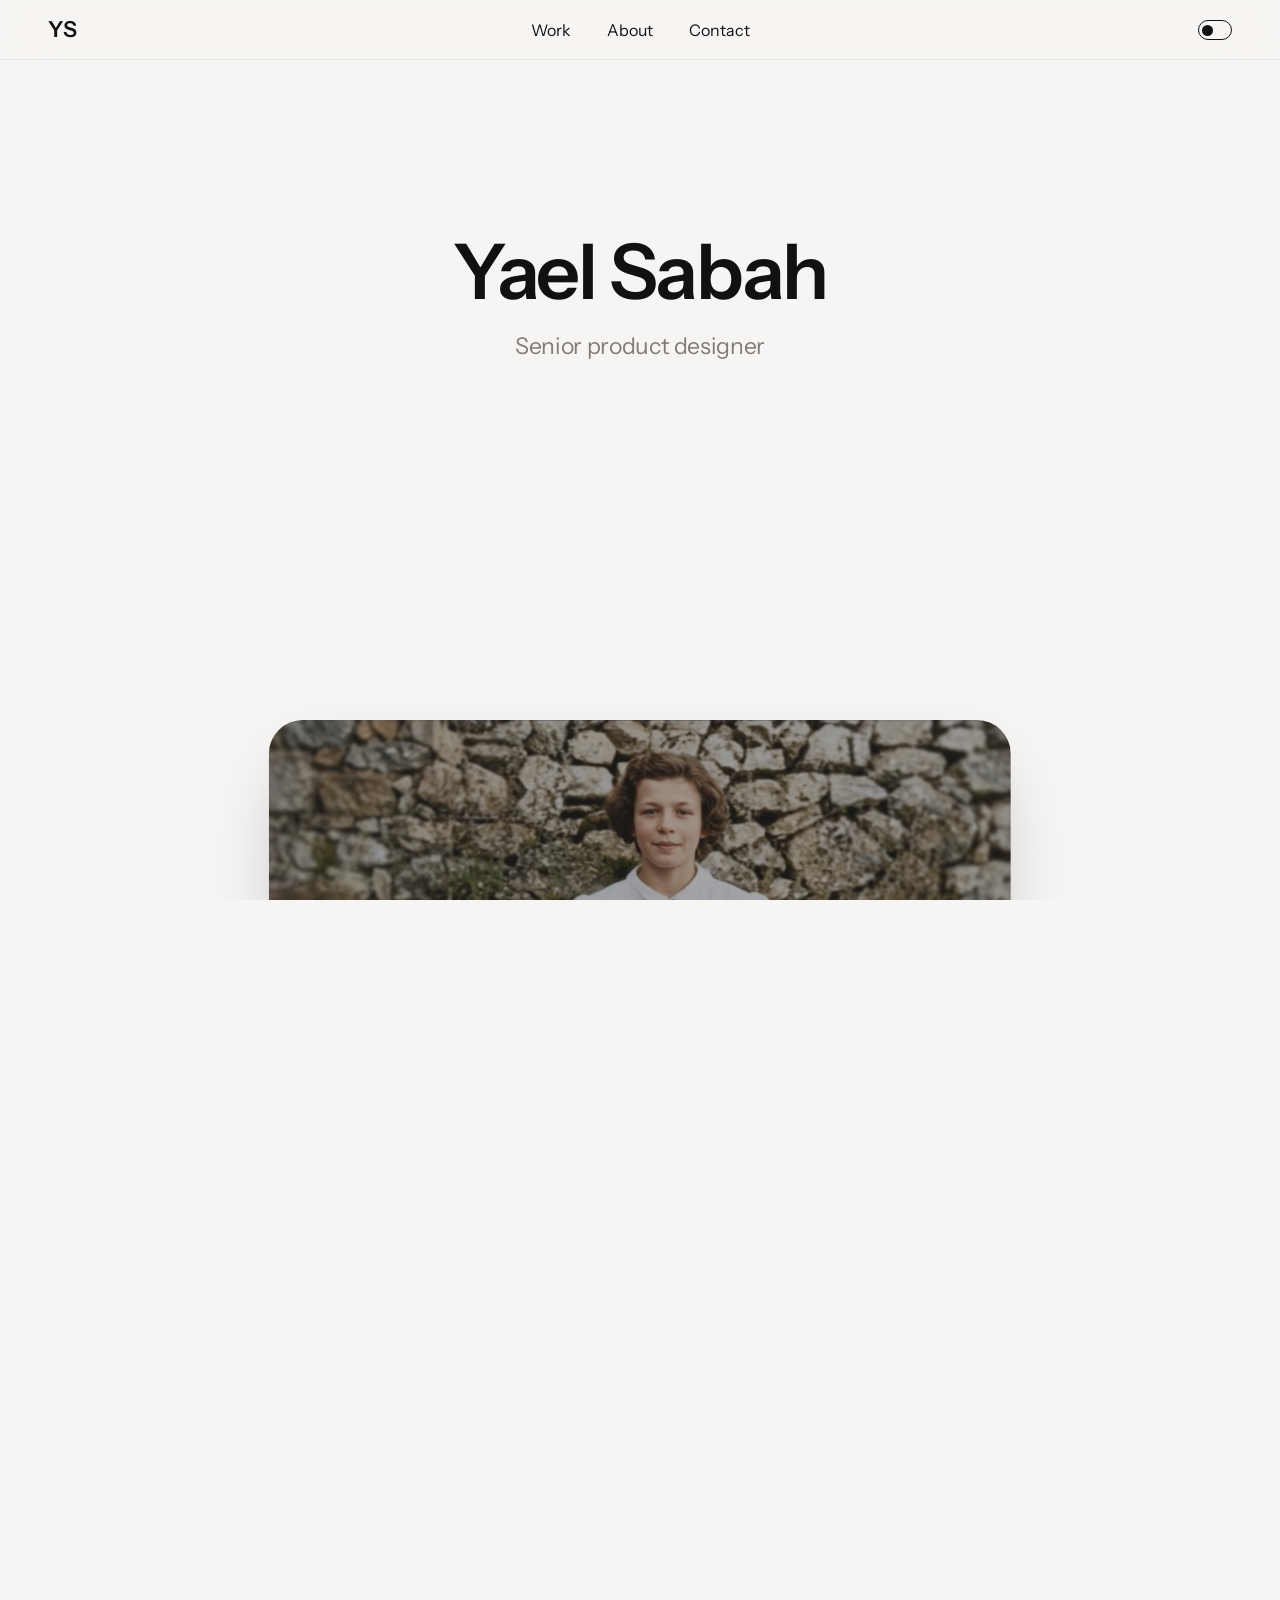
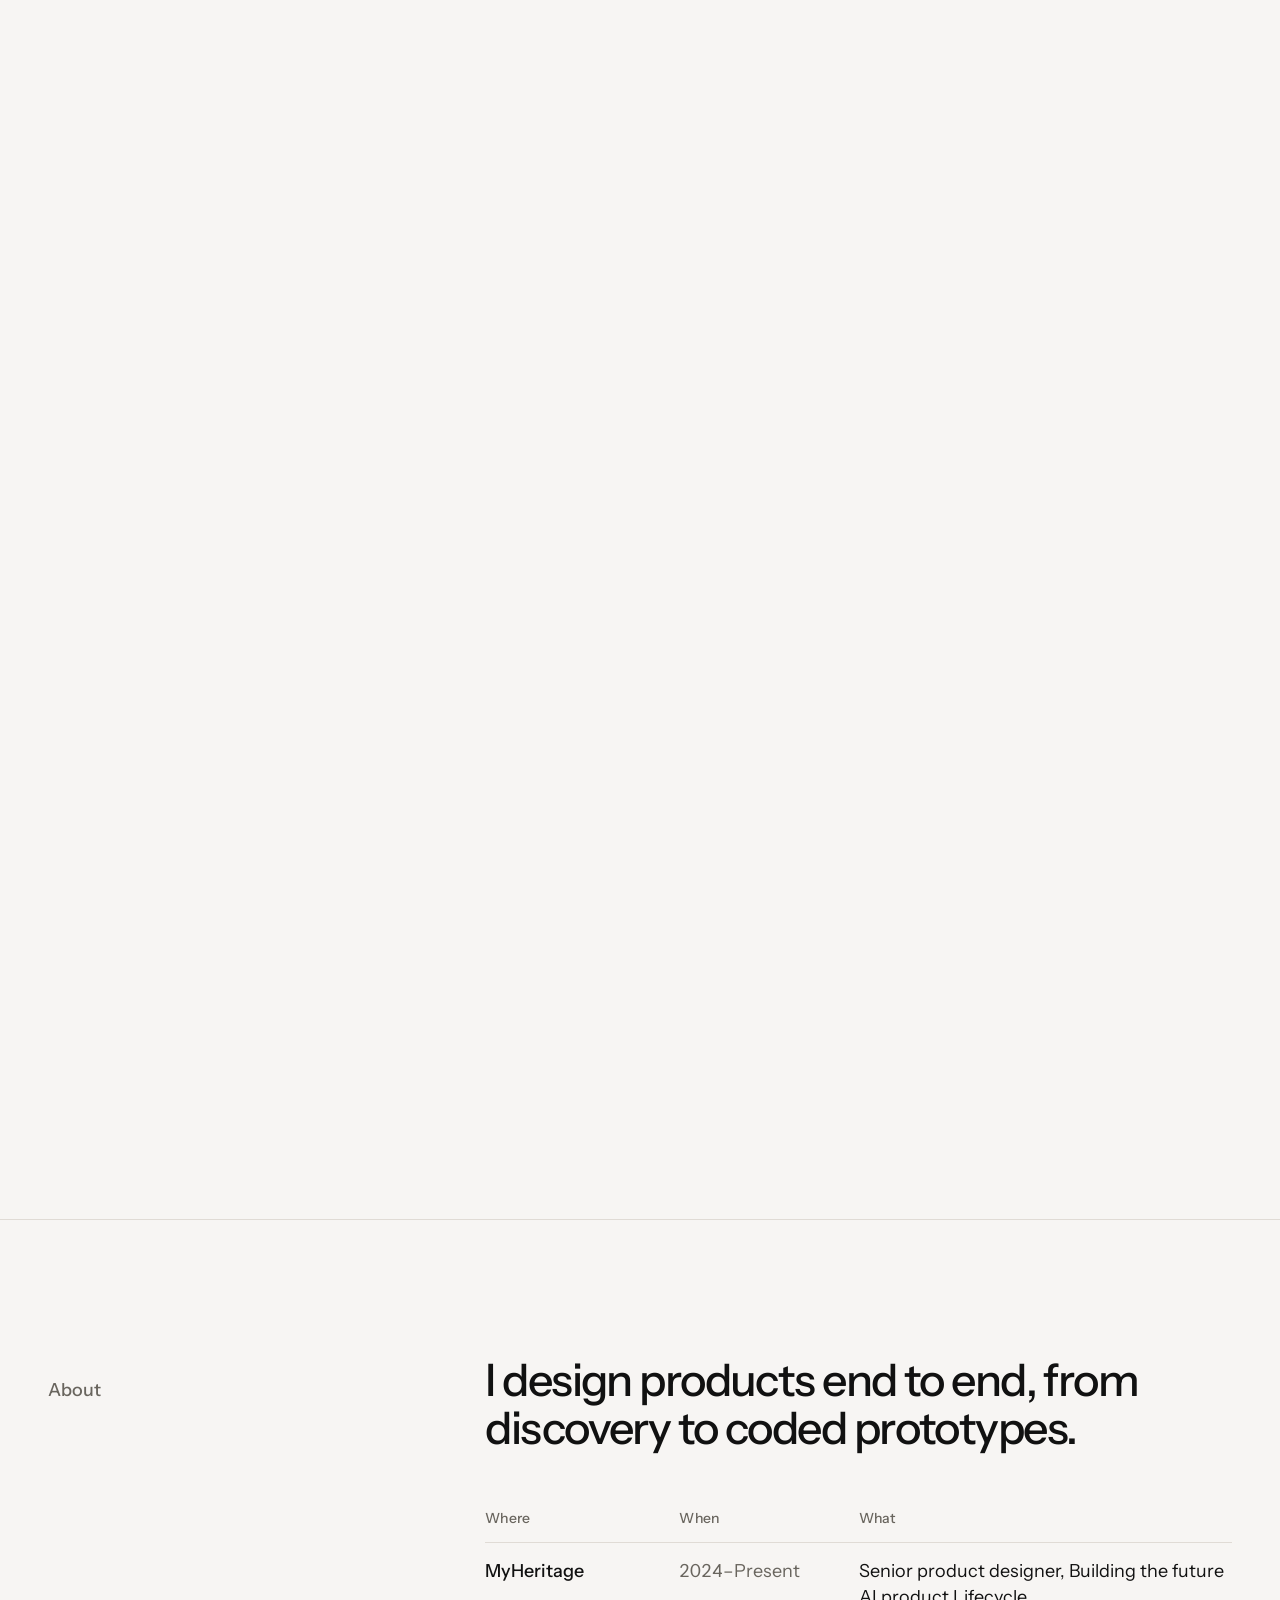
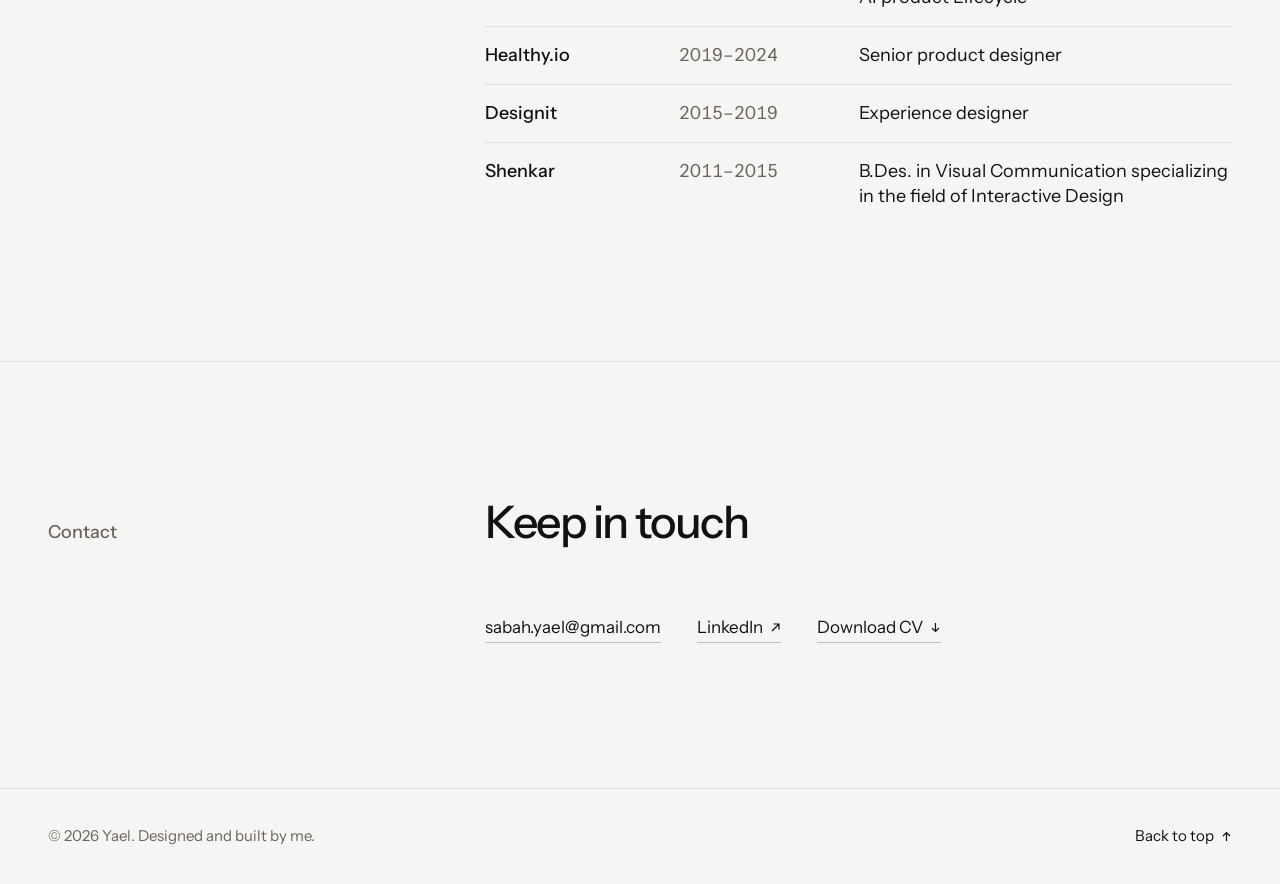
==== commit 8ab85b64: "Sideways scrolling areas nudge left and back once when they come into view Co-Authored-By: Claude So" ====
--- a/site/yael-portfolio/index.html
+++ b/site/yael-portfolio/index.html
@@ -24,11 +24,11 @@
   <link rel="preconnect" href="https://fonts.googleapis.com">
   <link rel="preconnect" href="https://fonts.gstatic.com" crossorigin>
   <link rel="stylesheet" href="https://fonts.googleapis.com/css2?family=Instrument+Sans:wght@400;500;600&display=swap">
-  <link rel="stylesheet" href="styles/tokens.css?v=2026111150">
-  <link rel="stylesheet" href="styles/global.css?v=2026111150">
-  <link rel="stylesheet" href="styles/home.css?v=2026111150">
-  <link rel="stylesheet" href="styles/theme-toggle.css?v=2026111150">
-  <link rel="stylesheet" href="styles/refine.css?v=2026111150"></head>
+  <link rel="stylesheet" href="styles/tokens.css?v=2026111151">
+  <link rel="stylesheet" href="styles/global.css?v=2026111151">
+  <link rel="stylesheet" href="styles/home.css?v=2026111151">
+  <link rel="stylesheet" href="styles/theme-toggle.css?v=2026111151">
+  <link rel="stylesheet" href="styles/refine.css?v=2026111151"></head>
 <body>
 
   <header class="site-header">
@@ -108,15 +108,15 @@
     </div>
   </footer>
 
-  <script src="scripts/projects.js?v=2026111150"></script>
-  <script src="scripts/reveal.js?v=2026111150"></script>
-  <script src="scripts/home.js?v=2026111150"></script>
-  <script src="scripts/hero-reveal.js?v=2026111150"></script>
-  <script src="scripts/home-reveals.js?v=2026111150"></script>
-  <script src="scripts/hero-motion.js?v=2026111150"></script>
-  <script src="scripts/refine.js?v=2026111150"></script>
-  <script src="scripts/theme-toggle.js?v=2026111150"></script>
+  <script src="scripts/projects.js?v=2026111151"></script>
+  <script src="scripts/reveal.js?v=2026111151"></script>
+  <script src="scripts/home.js?v=2026111151"></script>
+  <script src="scripts/hero-reveal.js?v=2026111151"></script>
+  <script src="scripts/home-reveals.js?v=2026111151"></script>
+  <script src="scripts/hero-motion.js?v=2026111151"></script>
+  <script src="scripts/refine.js?v=2026111151"></script>
+  <script src="scripts/theme-toggle.js?v=2026111151"></script>
   <!-- TEMPORARY: Desktop / Phone preview switch, only shown locally or with ?preview -->
-  <script src="scripts/device-preview.js?v=2026111150"></script>
+  <script src="scripts/device-preview.js?v=2026111151"></script>
 </body>
 </html>
